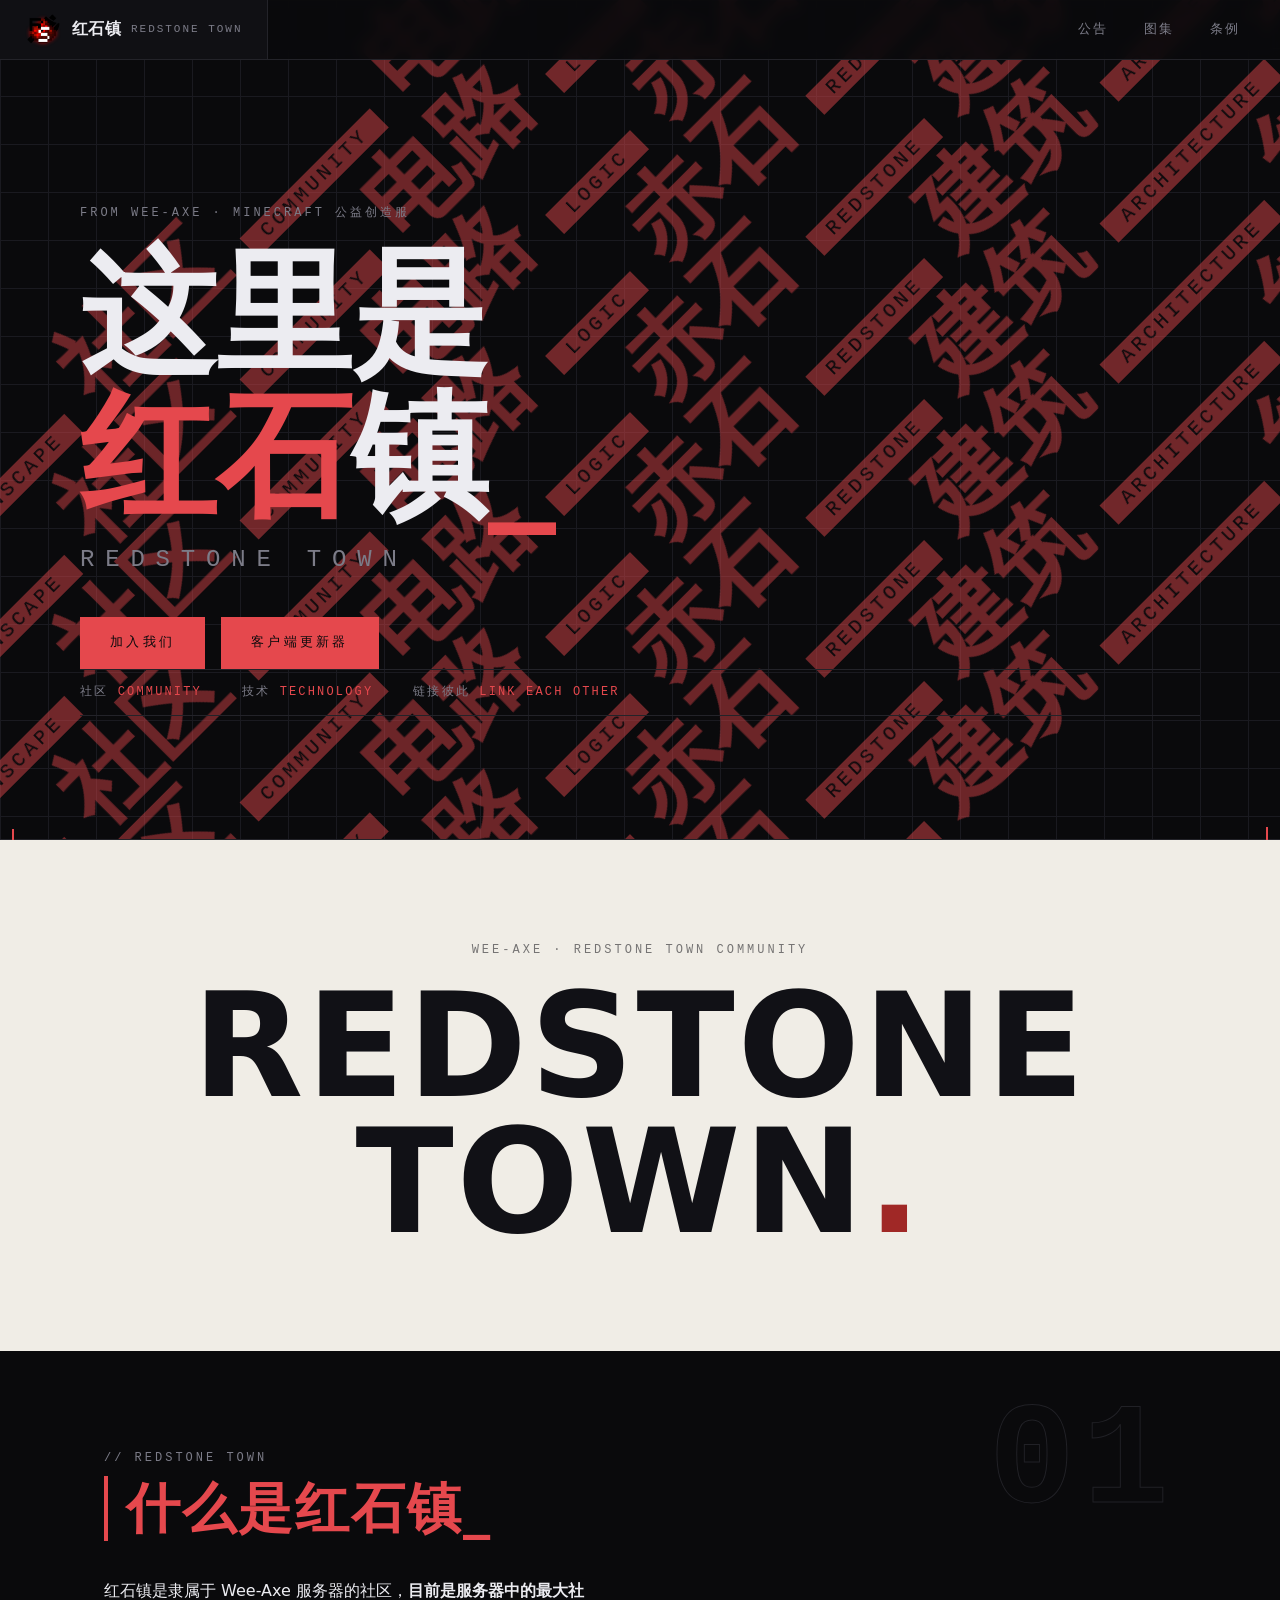
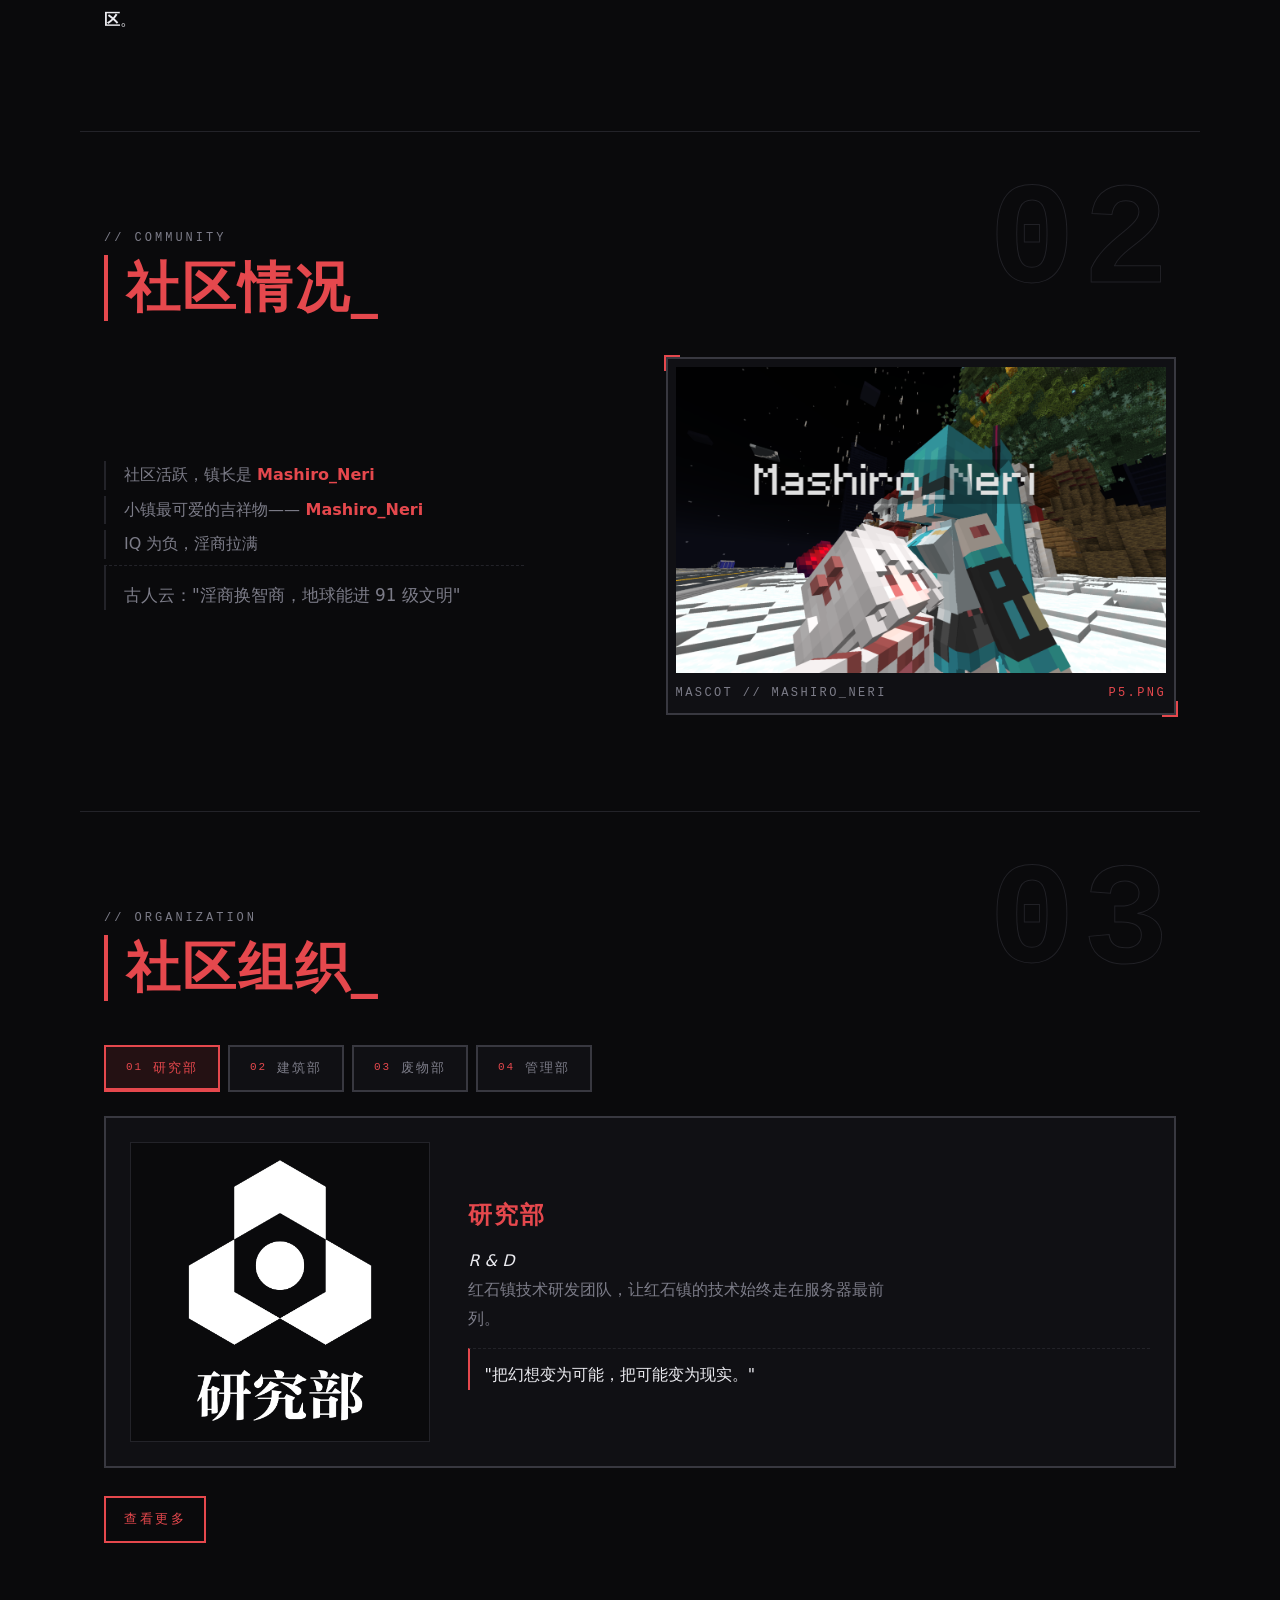
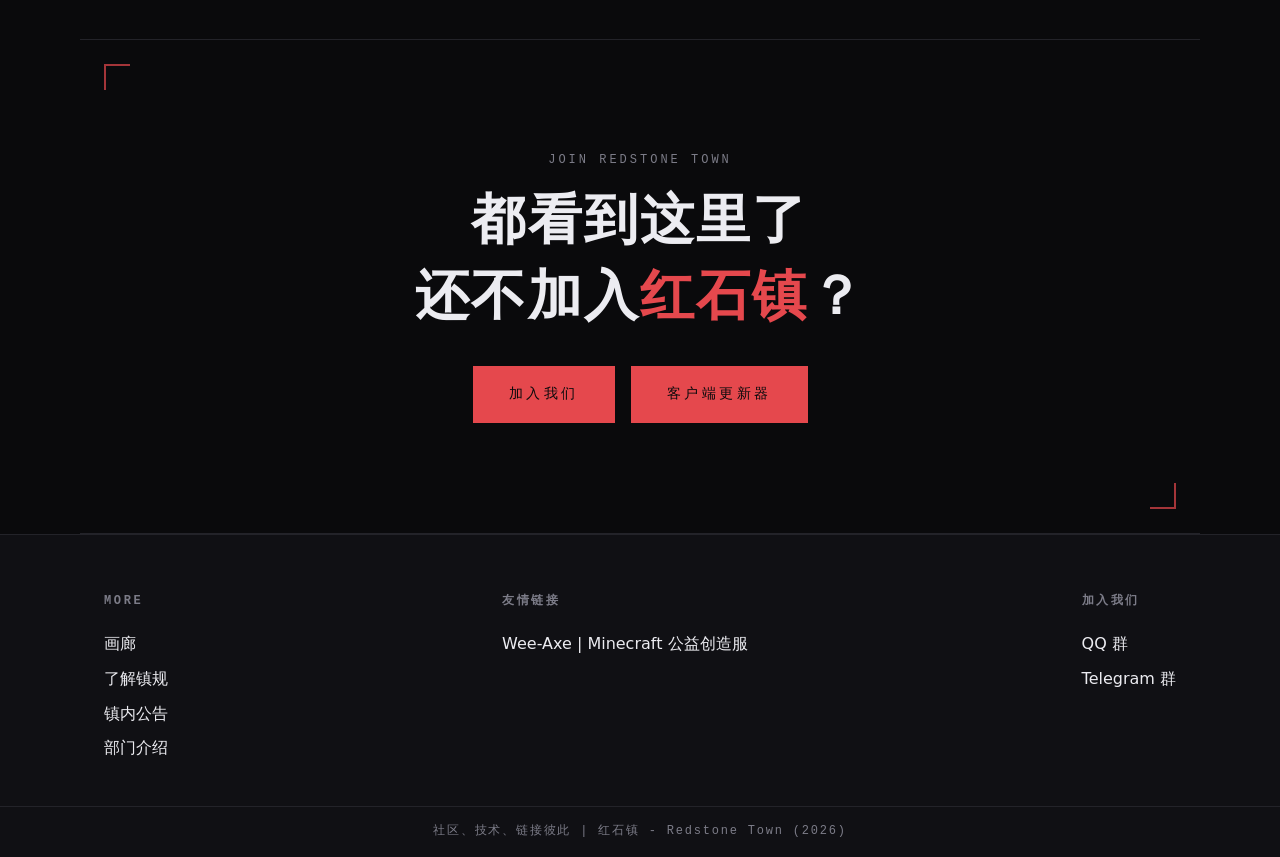
==== index.html @ d4af9dca "Add files via upload" ====
<!DOCTYPE html>
<html lang="zh-CN">

<head>
    <meta charset="utf-8">
    <meta name="viewport" content="width=device-width, initial-scale=1">
    <link rel="icon" href="img/favicon.png">
    <title>红石镇 | Redstone Town</title>
    <link rel="stylesheet" href="css/style.css">
</head>

<body>

    <!-- ========== 顶部导航 ========== -->
    <header class="nav">
        <a class="nav-brand" href="index.html">
            <img src="img/favicon.png" alt="红石镇图标">
            <span>红石镇</span>
            <em>Redstone Town</em>
        </a>
        <nav class="nav-links">
            <a class="nav-link" href="about.html">公告</a>
            <a class="nav-link" href="gallery.html">图集</a>
            <a class="nav-link" href="regulations.html">条例</a>
        </nav>
    </header>

    <!-- ========== 页首海报区 ========== -->
    <section class="hero grid-bg corners">
        <i></i><i></i>
        <div class="hero-flow">
            <section class="flowing_section" id="hero-flow" aria-hidden="true"></section>
        </div>
        <div class="hero-inner">
            <p class="eyebrow">From Wee-Axe &middot; Minecraft 公益创造服</p>
            <h1>这里是<br><span class="hl">红石</span>镇<span class="cursor"></span></h1>
            <p class="hero-sub">Redstone Town</p>
            <div class="hero-actions">
                <a class="cta-btn" href="https://qm.qq.com/q/m9zEOENkUE">加入我们</a>
                <a class="cta-btn" href="https://github.com/Mashiro-Neri/RSTC-Updater/releases">客户端更新器</a>
            </div>
            <div class="meta">
                <span>社区 <b>Community</b></span>
                <span>技术 <b>Technology</b></span>
                <span>链接彼此 <b>Link each other</b></span>
            </div>
        </div>
    </section>

    <!-- ========== 海报横条 ========== -->
    <section class="poster-band">
        <p class="eyebrow">Wee-Axe &middot; Redstone Town Community</p>
        <h2>REDSTONE<br>TOWN<span>.</span></h2>
    </section>

    <main>

        <!-- ========== 01 · 什么是红石镇 ========== -->
        <section class="intro">
            <span class="intro-no">01</span>
            <p class="eyebrow">// Redstone Town</p>
            <h2 class="intro-title">什么是<span class="hl">红石镇</span><span class="cursor"></span></h2>

            <div class="about-grid">
                <p class="about-lead">红石镇是隶属于 Wee-Axe 服务器的社区，<b>目前是服务器中的最大社区</b>。</p>
            </div>
        </section>

        <!-- ========== 02 · 社区情况 ========== -->
        <section class="intro">
            <span class="intro-no">02</span>
            <p class="eyebrow">// Community</p>
            <h2 class="intro-title">社区情况<span class="cursor"></span></h2>
            <div class="comm-grid">
                <div class="comm-text">
                    <p>社区活跃，镇长是 <b>Mashiro_Neri</b></p>
                    <p>小镇最可爱的吉祥物——<b> Mashiro_Neri</b></p>
                    <p>IQ 为负，淫商拉满</p>
                    <p class="comm-quote">古人云："淫商换智商，地球能进 91 级文明"</p>
                </div>
                <figure class="comm-img">
                    <img src="img/p5.png" alt="镇长 Mashiro_Neri">
                    <figcaption>
                        <span>mascot // mashiro_neri</span>
                        <i>p5.png</i>
                    </figcaption>
                </figure>
            </div>
        </section>

        <!-- ========== 03 · 社区组织 ========== -->
        <section class="intro">
            <span class="intro-no">03</span>
            <p class="eyebrow">// Organization</p>
            <h2 class="intro-title">社区组织<span class="cursor"></span></h2>

            <div class="dept">
                <input class="radio" type="radio" name="dept" id="dept-1" checked>
                <input class="radio" type="radio" name="dept" id="dept-2">
                <input class="radio" type="radio" name="dept" id="dept-3">
                <input class="radio" type="radio" name="dept" id="dept-4">

                <div class="dept-tabs">
                    <label class="tab-1" for="dept-1"><b>01</b>研究部</label>
                    <label class="tab-2" for="dept-2"><b>02</b>建筑部</label>
                    <label class="tab-3" for="dept-3"><b>03</b>废物部</label>
                    <label class="tab-4" for="dept-4"><b>04</b>管理部</label>
                </div>

                <div class="dept-cards">
                    <figure class="dept-card card-dept-1">
                        <div class="dept-img"><img src="img/department/研究部-白.png" alt="研究部"></div>
                        <figcaption>
                            <div class="dept-head">
                                <h3>研究部</h3>
                                <em class="dept-en">R &amp; D</em>
                            </div>
                            <p class="dept-desc">红石镇技术研发团队，让红石镇的技术始终走在服务器最前列。</p>
                            <p class="dept-quote">"把幻想变为可能，把可能变为现实。"</p>
                        </figcaption>
                    </figure>

                    <figure class="dept-card card-dept-2">
                        <div class="dept-img"><img src="img/department/建筑部-白.png" alt="建筑部"></div>
                        <figcaption>
                            <div class="dept-head">
                                <h3>建筑部</h3>
                                <em class="dept-en">Builder</em>
                            </div>
                            <p class="dept-desc">红石镇建筑、规划团队。</p>
                            <p class="dept-quote">"作为创世神，手握真理（WE 和 AX），世界的缔造者，让世间万物重构成最美妙的样子。"</p>
                        </figcaption>
                    </figure>

                    <figure class="dept-card card-dept-3">
                        <div class="dept-img"><img src="img/department/废物部-白.png" alt="废物部"></div>
                        <figcaption>
                            <div class="dept-head">
                                <h3>废物部</h3>
                                <em class="dept-en">Fun</em>
                            </div>
                            <p class="dept-desc">红石镇的乐子潜力团队，聊天吹水，当潜水炸弹。</p>
                            <p class="dept-quote">"我直接耍起嘛。"</p>
                        </figcaption>
                    </figure>

                    <figure class="dept-card card-dept-4">
                        <div class="dept-img"><img src="img/department/管理部-白.png" alt="管理部"></div>
                        <figcaption>
                            <div class="dept-head">
                                <h3>管理部</h3>
                                <em class="dept-en">Admin</em>
                            </div>
                            <p class="dept-desc">红石镇管理部门。</p>
                            <p class="dept-quote">"万物秩序的终点。"</p>
                        </figcaption>
                    </figure>
                </div>

                <a class="dept-more" href="department.html">查看更多</a>
            </div>
        </section>

        <!-- ========== 加入红石镇 ========== -->
        <section class="cta">
            <p class="eyebrow">Join Redstone Town</p>
            <h2 class="cta-title">都看到这里了<br>还不加入<span class="hl">红石镇</span>？</h2>
            <div class="cta-buttons">
                <a class="cta-btn" href="https://qm.qq.com/q/m9zEOENkUE">加入我们</a>
                <a class="cta-btn" href="https://github.com/Mashiro-Neri/RSTC-Updater/releases">客户端更新器</a>
            </div>
        </section>

    </main>

    <!-- ========== 底部 ========== -->
    <footer class="footer">
        <div class="footer-top">
            <div class="footer-col">
                <h3>More</h3>
                <a href="gallery.html">画廊</a>
                <a href="regulations.html">了解镇规</a>
                <a href="about.html">镇内公告</a>
                <a href="department.html">部门介绍</a>
            </div>
            <div class="footer-col">
                <h3>友情链接</h3>
                <a href="https://www.weeaxe.cn/">Wee-Axe | Minecraft 公益创造服</a>
            </div>
            <div class="footer-col">
                <h3>加入我们</h3>
                <a href="https://qm.qq.com/q/m9zEOENkUE">QQ 群</a>
                <a href="https://t.me/+dJm8s9_2y_lhOTc1">Telegram 群</a>
            </div>
        </div>
        <p class="footer-bottom">社区、技术、链接彼此 | 红石镇 - Redstone Town (2026)</p>
    </footer>

    <script>
        (function () {
            var words = ['赤石', 'REDSTONE', '建筑', 'ARCHITECTURE', '红石', 'ENGINEERING', '镇落', 'TOWNSCAPE', '社区', 'COMMUNITY', '电路', 'LOGIC'];
            var rows = 10;
            var sec = document.getElementById('hero-flow');
            for (var i = 0; i < rows; i++) {
                var row = document.createElement('div');
                row.className = 'flowing-section-row';
                var track = document.createElement('div');
                track.className = 'flowing-track';
                for (var j = 0; j < 2; j++) {
                    var run = document.createElement('div');
                    var s = '';
                    for (var k = 0; k < words.length * 3; k++) {
                        s += '<i>' + words[k % words.length] + '</i>';
                    }
                    run.innerHTML = s;
                    track.appendChild(run);
                }
                row.appendChild(track);
                sec.appendChild(row);
            }
        })();
    </script>
    <script src="js/main.js"></script>
</body>

</html>
---- css/style.css ----
/* ============================================================
   红石镇 | Redstone Town —— 重构样式
   风格：扁平 · 简洁 · 线条科技感 · 海报风
   约定：全站不使用圆角，不引入任何 border-radius
   ============================================================ */

/* ========== 1. 变量 ========== */
:root {
    /* 颜色 */
    --bg: #0a0a0c;             /* 页面底色 */
    --panel: #101014;          /* 面板 / 板块底色 */
    --line: #232329;           /* 细线 */
    --line-strong: #383840;    /* 强调线 */
    --grid-line: #1a1a20;      /* 网格线 */
    --ink: #ececf1;            /* 主文字 */
    --muted: #7c7c88;          /* 次要文字 */
    --red: #e5484d;            /* 红石主色 */
    --red-deep: #a02826;
    --blue: #4f9cf9;           /* 建筑色 */
    --gray: #b9b9c2;           /* 博弈 / 迪客色 */
    --paper: #f0ede6;          /* 海报纸色 */
    --paper-ink: #111116;      /* 纸面深色文字 */

    /* 字体 */
    --font-sans: system-ui, -apple-system, "Segoe UI", "PingFang SC",
        "Hiragino Sans GB", "Microsoft YaHei", sans-serif;
    --font-mono: "SFMono-Regular", Consolas, "Liberation Mono", Menlo,
        monospace;

    /* 版心与间距 */
    --wrap: 1120px;
    --pad: 24px;
}

/* ========== 2. 基础重置 ========== */
* {
    margin: 0;
    padding: 0;
    box-sizing: border-box;
    border-radius: 0; /* 全局扁平 */
}

html {
    background: var(--bg);
}

body {
    font-family: var(--font-sans);
    color: var(--ink);
    background: var(--bg);
    line-height: 1.8;
}

::selection {
    background: var(--red);
    color: #fff;
}

img {
    display: block;
    max-width: 100%;
}

a {
    color: inherit;
    text-decoration: none;
}

ul,
ol {
    list-style: none;
}

input {
    display: none;
}

/* ========== 3. 通用工具类 ========== */
/* 版心容器 */
.wrap {
    max-width: var(--wrap);
    margin: 0 auto;
    padding: 0 var(--pad);
}

/* 文字高亮 */
.hl {
    color: var(--red);
}
.hl-blue {
    color: var(--blue);
}
.hl-gray {
    color: var(--gray);
}

/* 等宽点缀小字（科技感英文） */
.eyebrow {
    font-family: var(--font-mono);
    font-size: 12px;
    letter-spacing: 0.25em;
    text-transform: uppercase;
    color: var(--muted);
}

/* 区块内部大标题（带红色下划线） */
.section-title {
    font-size: clamp(1.4rem, 3vw, 2rem);
    font-weight: 900;
    letter-spacing: 0.04em;
    margin-bottom: 36px;
    padding-bottom: 12px;
    border-bottom: 2px solid var(--red);
    display: inline-block;
}

/* 闪烁光标（科技感） */
@keyframes blink {
    50% {
        opacity: 0;
    }
}

.cursor::after {
    content: "_";
    color: var(--red);
    animation: blink 1.1s steps(1) infinite;
}

/* 网格背景（科技感线条） */
.grid-bg {
    background-image:
        linear-gradient(var(--grid-line) 1px, transparent 1px),
        linear-gradient(90deg, var(--grid-line) 1px, transparent 1px);
    background-size: 48px 48px;
}

/* 四角括号框（HUD 框架感） */
.corners {
    position: relative;
}

.corners::before,
.corners::after,
.corners > i {
    content: "";
    position: absolute;
    width: 18px;
    height: 18px;
    border: 2px solid var(--red);
    display: block;
}

.corners::before {
    top: 12px;
    left: 12px;
    border-right: 0;
    border-bottom: 0;
}

.corners::after {
    bottom: -8px;
    right: 12px;
    border-left: 0;
    border-top: 0;
}

.corners > i:nth-of-type(1) {
    top: 12px;
    right: 12px;
    border-left: 0;
    border-bottom: 0;
}

.corners > i:nth-of-type(2) {
    bottom: -8px;
    left: 12px;
    border-right: 0;
    border-top: 0;
}

/* ========== 4. 顶部导航 ========== */
.nav {
    position: fixed;
    top: 0;
    left: 0;
    right: 0;
    z-index: 100;
    height: 60px;
    display: flex;
    justify-content: space-between;
    align-items: center;
    padding-left: 0;
    padding-right: var(--pad);
    background: rgba(10, 10, 12, 0.92);
    border-bottom: 1px solid var(--line);
    backdrop-filter: blur(6px);
}

.nav-brand {
    display: flex;
    align-items: center;
    gap: 10px;
    align-self: stretch;
    padding: 0 24px;
    background: var(--panel);
    border-right: 1px solid var(--line);
}

.nav-brand img {
    width: 38px;
    height: auto;
}

.nav-brand span {
    font-weight: 700;
    letter-spacing: 0.02em;
}

.nav-brand em {
    font-family: var(--font-mono);
    font-style: normal;
    font-size: 11px;
    letter-spacing: 0.18em;
    text-transform: uppercase;
    color: var(--muted);
}

.nav-brand:hover em {
    color: var(--red);
}

.nav-links {
    display: flex;
    gap: 4px;
}

.nav-link {
    font-family: var(--font-mono);
    font-size: 13px;
    letter-spacing: 0.15em;
    text-transform: uppercase;
    color: var(--muted);
    padding: 8px 16px;
}

.nav-link:hover {
    color: var(--ink);
    background: var(--panel);
}

.nav-link.active {
    color: var(--red);
    background: var(--panel);
    box-shadow: inset 0 -2px 0 var(--red); /* 扁平下划线指示当前页 */
}

/* ========== 5. 页首海报区 ========== */
/* 首页大标题 */
.hero {
    position: relative;
    min-height: calc(100vh - 60px);
    display: grid;
    place-items: center;
    padding: 120px var(--pad) 40px;
    border-bottom: 1px solid var(--line);
}

/* 四角括号框保持在流动标语层之上 */
.hero.corners::before,
.hero.corners::after,
.hero.corners > i {
    z-index: 2;
}

/* 流动标语背景层（仿 flow.html），在自身内裁剪 */
.hero .hero-flow {
    position: absolute;
    inset: 0;
    z-index: 0;
    opacity: 0.5;
    overflow: hidden;
}

.hero .hero-flow .flowing_section {
    height: 100%;
    align-items: center;
}

.hero .hero-flow .flowing-section-row {
    width: max-content;
    left: auto;
    top: -30%;
}

.hero .hero-inner {
    position: relative;
    z-index: 1;
    width: 100%;
    max-width: var(--wrap);
}

.hero h1 {
    font-size: clamp(3rem, 11vw, 8.5rem);
    font-weight: 900;
    line-height: 1.05;
    margin: 18px 0 10px;
}

.hero-sub {
    font-family: var(--font-mono);
    font-size: clamp(1rem, 3vw, 1.5rem);
    letter-spacing: 0.45em;
    text-transform: uppercase;
    color: var(--muted);
    margin-bottom: 36px;
}

/* hero 按钮组 */
.hero-actions {
    display: flex;
    flex-wrap: wrap;
    gap: 16px;
}

.hero-actions .cta-btn {
    font-size: 13px;
    padding: 12px 28px;
}

/* 信息条（数据感） */
.meta {
    display: flex;
    flex-wrap: wrap;
    gap: 12px 40px;
    font-family: var(--font-mono);
    font-size: 12px;
    letter-spacing: 0.18em;
    text-transform: uppercase;
    color: var(--muted);
    padding: 12px 0;
    border-top: 1px solid var(--line);
    border-bottom: 1px solid var(--line);
}

.meta b {
    font-weight: 400;
    color: var(--red);
}

/* 海报横条（书籍页感） */
.poster-band {
    background: var(--paper);
    color: var(--paper-ink);
    text-align: center;
    padding: 100px var(--pad);
    border-bottom: 1px solid var(--bg);
}

.poster-band h2 {
    font-size: clamp(3rem, 12vw, 9rem);
    font-weight: 900;
    line-height: 0.95;
    letter-spacing: 0.02em;
    margin-top: 16px;
}

.poster-band h2 span {
    color: var(--red-deep);
}

.poster-band .eyebrow {
    color: var(--paper-ink);
    opacity: 0.55;
}

/* 内页页首 */
.page-head {
    padding: 130px var(--pad) 70px;
    border-bottom: 1px solid var(--line);
}

.page-head h1 {
    font-size: clamp(2.4rem, 6vw, 4.5rem);
    font-weight: 900;
    letter-spacing: 0.02em;
    margin: 14px 0 8px;
}

.page-head-sub {
    color: var(--muted);
    max-width: 560px;
}

/* ========== 6. 首页展示区 ========== */
.show {
    max-width: var(--wrap);
    margin: 0 auto;
    display: grid;
    grid-template-columns: 1fr 1fr;
    gap: clamp(28px, 4vw, 72px);
    align-items: center;
    padding: 90px var(--pad);
    border-bottom: 1px solid var(--line);
}

.show.alt .show-img {
    order: 2; /* 交替翻转 */
}

/* 序号（空心描边，海报标注） */
.show-no {
    font-family: var(--font-mono);
    font-size: 15px;
    font-weight: 700;
    letter-spacing: 0.3em;
    color: transparent;
    -webkit-text-stroke: 1px var(--line-strong);
    margin-bottom: 14px;
}

/* 图片（平直边框 + 内衬，无阴影无圆角） */
.show-img {
    background: var(--panel);
    border: 2px solid var(--line-strong);
    padding: 8px;
}

.show-img img {
    width: 100%;
    aspect-ratio: 16 / 10;
    object-fit: cover;
}

.show h2 {
    font-size: clamp(2rem, 4.5vw, 3.2rem);
    font-weight: 900;
    letter-spacing: 0.02em;
    margin: 6px 0 18px;
}

.show p {
    color: var(--muted);
    max-width: 420px;
}

.show p + p {
    margin-top: 6px;
}

/* ========== 7. 公告 · 时间线 ========== */
.tl-section {
    padding: 90px 0;
    border-bottom: 1px solid var(--line);
}

.timeline {
    border-left: 2px solid var(--line-strong);
    padding-left: 36px;
}

.timeline li {
    position: relative;
    margin-bottom: 16px;
}

/* 时间线上方块（本设计用方形替代圆形） */
.tl-head::before {
    content: "";
    position: absolute;
    left: -46px;
    top: 24px;
    width: 10px;
    height: 10px;
    background: var(--bg);
    border: 2px solid var(--line-strong);
    transition: background 0.2s ease, border-color 0.2s ease;
}

.tl-head {
    display: flex;
    justify-content: space-between;
    align-items: baseline;
    gap: 16px;
    padding: 12px 0;
    cursor: pointer;
    border-bottom: 1px solid var(--line);
}

.tl-label {
    font-size: 1.15rem;
    font-weight: 600;
    transition: color 0.2s ease;
}

.tl-date {
    font-family: var(--font-mono);
    font-size: 12px;
    letter-spacing: 0.12em;
    color: var(--muted);
    white-space: nowrap;
}

/* 展开面板 */
.tl-body {
    max-height: 0;
    overflow: hidden;
    transition: max-height 0.35s ease;
}

.tl-body p {
    white-space: pre-line; /* 保留源码中的换行 */
    color: var(--muted);
    padding: 18px 0 26px;
    font-size: 15px;
}

/* 选中态：方块与标题变红 */
.radio:checked + .tl-head::before {
    background: var(--red);
    border-color: var(--red);
}

.radio:checked + .tl-head .tl-label {
    color: var(--red);
}

.radio:checked + .tl-head {
    border-bottom-color: var(--red);
}

.radio:checked ~ .tl-body {
    max-height: 500px;
}

/* ========== 8. 管理条例 ========== */
.rule-section {
    padding: 90px 0;
    border-bottom: 1px solid var(--line);
}

.rules {
    counter-reset: rule;
}

.rules li {
    counter-increment: rule;
    display: flex;
    align-items: baseline;
    gap: 22px;
    padding: 16px 0;
    border-bottom: 1px solid var(--line);
    color: var(--ink);
    transition: padding-left 0.2s ease, border-color 0.2s ease;
}

.rules li::before {
    content: counter(rule, decimal-leading-zero);
    font-family: var(--font-mono);
    font-size: 12px;
    letter-spacing: 0.1em;
    color: var(--red);
    min-width: 34px;
}

.rules li:hover {
    padding-left: 10px;
    border-bottom-color: var(--red);
}

.rules-author {
    margin-top: 40px;
    font-family: var(--font-mono);
    font-size: 12px;
    letter-spacing: 0.2em;
    color: var(--muted);
    text-transform: uppercase;
}

/* ========== 9. 底部 footer ========== */
.footer {
    border-top: 1px solid var(--line);
    background: var(--panel);
}

.footer-top {
    max-width: var(--wrap);
    margin: 0 auto;
    display: flex;
    justify-content: space-between;
    flex-wrap: wrap;
    gap: 32px;
    padding: 56px var(--pad) 40px;
}

.footer-col h3 {
    font-family: var(--font-mono);
    font-size: 12px;
    letter-spacing: 0.22em;
    text-transform: uppercase;
    color: var(--muted);
    margin-bottom: 14px;
}

.footer-col a {
    display: block;
    padding: 3px 0;
    color: var(--ink);
}

.footer-col a:hover {
    color: var(--red);
}

.footer-bottom {
    text-align: center;
    font-family: var(--font-mono);
    font-size: 12px;
    letter-spacing: 0.15em;
    color: var(--muted);
    padding: 14px var(--pad);
    border-top: 1px solid var(--line);
}

/* ========== 10. 响应式 ========== */
@media (max-width: 820px) {
    .show {
        grid-template-columns: 1fr;
    }

    .show.alt .show-img {
        order: 0;
    }

    .tl-head {
        flex-direction: column;
        align-items: flex-start;
        gap: 2px;
    }

    .tl-date {
        align-self: flex-end;
    }

    .footer-top {
        flex-direction: column;
    }
}

/* ========== 11. 页面加载与跳转动画 ========== */

/* 转场幕布 */
#transbar {
    position: fixed;
    top: 0;
    left: 0;
    width: 100%;
    height: 100%;
    background: var(--bg);
    transform: translateX(-101%);
    z-index: 999;
    will-change: transform;
    pointer-events: none;
}

#transbar:before {
    content: "";
    position: absolute;
    top: 0;
    left: 0;
    width: 3px;
    height: 100%;
    background: linear-gradient(180deg, var(--red-deep), var(--red));
}

#transbar.in {
    transition: transform 150ms cubic-bezier(0.83, 0, 0.17, 1);
    transform: translateX(0%);
}

#transbar.cover {
    transition: none;
    transform: translateX(0%);
}

#transbar.out {
    transition: transform 150ms cubic-bezier(0.83, 0, 0.17, 1);
    transform: translateX(101%);
}

/* 加载层 */
#loader {
    position: fixed;
    top: 0;
    left: 0;
    width: 100%;
    height: 100%;
    z-index: 1000;
    display: flex;
    align-items: center;
    justify-content: center;
    transition: opacity 300ms ease;
}

#loader.done {
    opacity: 0;
    pointer-events: none;
}

#loader.idle {
    opacity: 0;
    pointer-events: none;
}

.loader-box {
    position: relative;
    width: 340px;
    height: 120px;
}

/* 四角括号（与 .corners 同源，HUD 框架感） */
.loader-corner {
    position: absolute;
    width: 24px;
    height: 24px;
    border: 2px solid var(--red);
}

.loader-corner.corner-tl {
    top: 0;
    left: 0;
    border-right: 0;
    border-bottom: 0;
}

.loader-corner.corner-tr {
    top: 0;
    right: 0;
    border-left: 0;
    border-bottom: 0;
}

.loader-corner.corner-bl {
    bottom: 0;
    left: 0;
    border-right: 0;
    border-top: 0;
}

.loader-corner.corner-br {
    bottom: 0;
    right: 0;
    border-left: 0;
    border-top: 0;
}

/* 扫描进度线 */
.loader-progress {
    position: absolute;
    left: 24px;
    right: 24px;
    top: 50%;
    height: 2px;
    background: var(--line-strong);
}

.loader-progress span {
    display: block;
    width: 0;
    height: 100%;
    background: linear-gradient(90deg, var(--red-deep), var(--red));
}

.loader-text {
    position: absolute;
    left: 24px;
    right: 24px;
    bottom: 6px;
    display: flex;
    justify-content: space-between;
    font-family: var(--font-mono);
    font-size: 13px;
    letter-spacing: 0.3em;
    color: var(--muted);
}

.loader-text b {
    color: var(--red);
    font-weight: 400;
}

.loader-state {
    color: var(--red);
    letter-spacing: 0.2em;
}

.loader-cursor {
    color: var(--red);
    animation: blink 900ms steps(1) infinite;
}

/* 内容入场 */
@keyframes rise {
    from {
        transform: translateY(26px);
        opacity: 0;
    }
    to {
        transform: translateY(0);
        opacity: 1;
    }
}

body.entered .nav,
body.entered .hero,
body.entered .poster-band,
body.entered .show,
body.entered .intro,
body.entered .cta,
body.entered .page-head,
body.entered .tl-section,
body.entered .rule-section,
body.entered .flow-hero,
body.entered .gallery-band,
body.entered .footer {
    animation: rise 520ms ease both;
}

@media (prefers-reduced-motion: reduce) {
    #loader,
    #transbar,
    .loader-cursor,
    body.entered .nav,
    body.entered .hero,
    body.entered .poster-band,
    body.entered .show,
    body.entered .intro,
    body.entered .cta,
    body.entered .page-head,
    body.entered .tl-section,
    body.entered .rule-section,
    body.entered .flow-hero,
    body.entered .gallery-band,
    body.entered .footer,
    .flowing-track,
    .gallery-inner {
        transition: none !important;
        animation: none !important;
    }
}

/* ========== 12. 流动标语（仿 block-3） ========== */

.flow-hero {
    position: relative;
    height: 480px;
    overflow: hidden;
    border-bottom: 2px solid var(--red);
    background: var(--panel);
}

.flowing_section {
    position: relative;
    width: 100%;
    height: 100%;
    display: flex;
    flex-direction: column;
    overflow: hidden;
}

.flowing-section-row {
    position: relative;
    width: 100%;
    display: flex;
    padding: 20px 0;
    white-space: nowrap;
    transform: rotate(-45deg);
    top: -20%;
    left: -25%;
}

.flowing-track {
    display: flex;
    flex: 0 0 auto;
    width: max-content;
    white-space: nowrap;
    will-change: transform;
}

.flowing-section-row:nth-child(odd) .flowing-track {
    animation: flowing-track 100s linear infinite;
}

.flowing-section-row:nth-child(even) .flowing-track {
    animation: flowing-track 80s linear infinite reverse;
}

@keyframes flowing-track {
    from {
        transform: translateX(0);
    }
    to {
        transform: translateX(-50%);
    }
}

.flowing-section-row div i {
    opacity: 0.9;
    color: var(--red);
    font-size: clamp(3rem, 8vw, 6rem);
    font-style: normal;
    font-weight: 800;
    line-height: 1.05;
    margin-right: 28px;
    white-space: nowrap;
}

.flowing-section-row div i:nth-child(even) {
    opacity: 0.95;
    color: var(--bg);
    background: var(--red);
    padding: 2px 20px;
    margin-right: 28px;
    font-family: var(--font-mono);
    font-size: 20px;
    font-weight: 400;
    letter-spacing: 0.2em;
}

.flow-note {
    background: var(--panel);
}

.flow-note p {
    color: var(--muted);
    line-height: 1.8;
}

.flow-note a {
    display: inline-block;
    margin-top: 8px;
    font-family: var(--font-mono);
    font-size: 13px;
    letter-spacing: 0.2em;
    text-transform: uppercase;
    border: 2px solid var(--red);
    padding: 10px 18px;
    color: var(--red);
    transition: background 240ms, color 240ms;
}

.flow-note a:hover {
    background: var(--red);
    color: var(--bg);
}

@media (max-width: 820px) {
    .flow-hero {
        height: 320px;
    }
    .flowing-section-row {
        top: -50%;
    }
    .flowing-section-row div i {
        font-size: 28px;
        margin-right: 20px;
    }
    .flowing-section-row div i:nth-child(even) {
        font-size: 15px;
        padding: 2px 14px;
        margin-right: 20px;
    }
}

/* ========== 14. 首页介绍区 ========== */

/* 介绍大段（版心 + 底部细线分隔，加装四角装饰点） */
.intro {
    position: relative;
    max-width: var(--wrap);
    margin: 0 auto;
    padding: 96px var(--pad);
    border-bottom: 1px solid var(--line);
}

/* 巨型轮廓序号（海报标注感） */
.intro-no {
    position: absolute;
    top: 40px;
    right: var(--pad);
    font-family: var(--font-mono);
    font-size: clamp(4rem, 12vw, 9rem);
    font-weight: 900;
    line-height: 1;
    letter-spacing: 0.05em;
    color: transparent;
    -webkit-text-stroke: 1px var(--line-strong);
    opacity: 0.5;
    user-select: none;
    pointer-events: none;
    z-index: 0;
}

/* 主标题：主题红 + 左侧竖轴 + 光标 */
.intro-title {
    position: relative;
    z-index: 1;
    display: inline-block;
    font-size: clamp(2.2rem, 4.5vw, 3.4rem);
    font-weight: 900;
    letter-spacing: 0.04em;
    color: var(--red);
    margin: 6px 0 36px;
    padding-left: 18px;
    border-left: 4px solid var(--red);
    line-height: 1.2;
}

.intro-title .cursor::after {
    color: var(--red);
}

.intro-lead {
    color: var(--muted);
    max-width: 560px;
    font-size: 1.05rem;
    position: relative;
    z-index: 1;
}

.intro-lead b {
    color: var(--ink);
}

/* 01 什么是红石镇：数据卡 */
.about-grid {
    position: relative;
    z-index: 2;
    display: grid;
    grid-template-columns: 1fr 1fr;
    gap: clamp(28px, 4vw, 72px);
    align-items: center;
}

.about-card {
    background: var(--panel);
    border: 2px solid var(--line-strong);
    padding: 8px;
}

.about-card-inner {
    background: var(--bg);
    border: 1px solid var(--line);
    padding: 24px;
}

.about-card .row {
    display: flex;
    justify-content: space-between;
    align-items: baseline;
    gap: 16px;
    font-family: var(--font-mono);
    font-size: 13px;
    letter-spacing: 0.12em;
    padding: 12px 0;
    border-bottom: 1px dashed var(--line);
}

.about-card .row:last-child {
    border-bottom: 0;
}

.about-card .row b {
    color: var(--red);
    font-weight: 400;
}

.about-card .row span {
    color: var(--ink);
    text-align: right;
}

.about-card .row .online {
    color: var(--red);
}

.about-card .row .online::before {
    content: "● ";
}

/* 02 社区情况：左文右图 */
.comm-grid {
    position: relative;
    z-index: 2;
    display: grid;
    grid-template-columns: 1fr 1fr;
    gap: clamp(28px, 4vw, 72px);
    align-items: center;
}

.comm-text p {
    color: var(--muted);
    max-width: 420px;
    padding-left: 18px;
    border-left: 2px solid var(--line);
}

.comm-text p + p {
    margin-top: 6px;
}

.comm-text b {
    color: var(--red);
}

.comm-quote {
    margin-top: 18px;
    padding-top: 14px;
    border-top: 1px dashed var(--line);
    color: var(--ink);
    font-family: var(--font-sans);
    font-size: 1.05rem;
    border-left: 0;
    padding-left: 18px;
    border-left: 2px solid var(--red);
}

/* 图片（带红角括号 + 底部文件名铭牌） */
.comm-img {
    position: relative;
    background: var(--panel);
    border: 2px solid var(--line-strong);
    padding: 8px;
}

.comm-img::before,
.comm-img::after {
    content: "";
    position: absolute;
    width: 14px;
    height: 14px;
    border: 2px solid var(--red);
    z-index: 2;
    pointer-events: none;
}

.comm-img::before {
    top: -4px;
    left: -4px;
    border-right: 0;
    border-bottom: 0;
}

.comm-img::after {
    bottom: -4px;
    right: -4px;
    border-left: 0;
    border-top: 0;
}

.comm-img img {
    width: 100%;
    aspect-ratio: 16 / 10;
    object-fit: cover;
}

.comm-img figcaption {
    display: flex;
    justify-content: space-between;
    gap: 16px;
    margin-top: 10px;
    font-family: var(--font-mono);
    font-size: 12px;
    letter-spacing: 0.2em;
    color: var(--muted);
    text-transform: uppercase;
}

.comm-img figcaption i {
    font-style: normal;
    color: var(--red);
}

/* 03 社区组织：部门卡片切换 */
.dept-tabs {
    position: relative;
    z-index: 2;
    display: flex;
    flex-wrap: wrap;
    gap: 8px;
    margin: 8px 0 24px;
}

.dept-tabs label {
    display: inline-flex;
    align-items: center;
    gap: 10px;
    font-family: var(--font-mono);
    font-size: 13px;
    letter-spacing: 0.15em;
    color: var(--muted);
    border: 2px solid var(--line-strong);
    background: var(--panel);
    padding: 10px 20px;
    cursor: pointer;
    transition: color 200ms, border-color 200ms, background 200ms;
    user-select: none;
}

.dept-tabs label b {
    font-size: 11px;
    font-weight: 400;
    color: var(--red);
}

.dept-tabs label:hover {
    color: var(--ink);
    border-color: var(--line-strong);
}

/* 选中标签：红字 + 红边 + 底部红条（用类名定位，避免 nth-child 错位） */
#dept-1:checked ~ .dept-tabs .tab-1,
#dept-2:checked ~ .dept-tabs .tab-2,
#dept-3:checked ~ .dept-tabs .tab-3,
#dept-4:checked ~ .dept-tabs .tab-4 {
    color: var(--red);
    border-color: var(--red);
    background: rgba(229, 72, 77, 0.12);
    box-shadow: inset 0 -2px 0 var(--red);
}

/* 卡片：默认只显示第一张（dept-1 默认为 checked） */
.dept-card {
    display: none;
    grid-template-columns: 300px 1fr;
    gap: clamp(24px, 3vw, 48px);
    align-items: center;
    background: var(--panel);
    border: 2px solid var(--line-strong);
    padding: 24px;
}

#dept-1:checked ~ .dept-cards .card-dept-1,
#dept-2:checked ~ .dept-cards .card-dept-2,
#dept-3:checked ~ .dept-cards .card-dept-3,
#dept-4:checked ~ .dept-cards .card-dept-4 {
    display: grid;
}

.dept-card img {
    width: 100%;
    aspect-ratio: 1 / 1;
    object-fit: contain;
    background: var(--bg);
    border: 1px solid var(--line);
}

.dept-card h3 {
    font-size: 1.5rem;
    font-weight: 900;
    letter-spacing: 0.08em;
    color: var(--red);
    margin-bottom: 10px;
}

.dept-desc {
    color: var(--muted);
    max-width: 420px;
}

.dept-quote {
    margin-top: 14px;
    padding-top: 12px;
    padding-left: 14px;
    border-top: 1px dashed var(--line);
    border-left: 2px solid var(--red);
    color: var(--ink);
}

/* 查看更多 → 部门页面 */
.dept-more {
    position: relative;
    z-index: 2;
    display: inline-flex;
    align-items: center;
    gap: 8px;
    margin-top: 28px;
    font-family: var(--font-mono);
    font-size: 13px;
    letter-spacing: 0.2em;
    text-transform: uppercase;
    border: 2px solid var(--red);
    padding: 10px 18px;
    color: var(--red);
    background: transparent;
    transition: background 240ms, color 240ms;
}

.dept-more:hover {
    background: var(--red);
    color: var(--bg);
}

/* 加入红石镇 CTA */
.cta {
    position: relative;
    max-width: var(--wrap);
    margin: 0 auto;
    padding: 110px var(--pad);
    text-align: center;
    border-bottom: 1px solid var(--line);
}

.cta:before,
.cta:after {
    content: "";
    position: absolute;
    width: 24px;
    height: 24px;
    border: 2px solid var(--red);
    opacity: 0.7;
}

.cta:before {
    top: 24px;
    left: 24px;
    border-right: 0;
    border-bottom: 0;
}

.cta:after {
    bottom: 24px;
    right: 24px;
    border-left: 0;
    border-top: 0;
}

.cta-title {
    font-size: clamp(2rem, 5vw, 3.4rem);
    font-weight: 900;
    line-height: 1.4;
    letter-spacing: 0.04em;
    margin: 10px 0 32px;
}

.cta-title .hl {
    color: var(--red);
}

.cta-buttons {
    display: flex;
    justify-content: center;
    flex-wrap: wrap;
    gap: 16px;
}

.cta-btn {
    display: inline-flex;
    align-items: center;
    gap: 10px;
    font-family: var(--font-mono);
    font-size: 14px;
    letter-spacing: 0.25em;
    text-transform: uppercase;
    color: var(--bg);
    background: var(--red);
    border: 2px solid var(--red);
    padding: 14px 34px;
    transition: background 240ms, color 240ms, border-color 240ms;
}

.cta-btn:hover {
    background: transparent;
    border-color: var(--red);
    color: var(--red);
}

@keyframes dept-flip {
    from { transform: translateY(10px); opacity: 0; }
    to { transform: translateY(0); opacity: 1; }
}

.dept-cards .dept-card {
    animation: dept-flip 260ms ease both;
}

@media (max-width: 820px) {
    .about-grid,
    .comm-grid,
    .dept-card {
        grid-template-columns: 1fr;
    }
    .comm-img {
        order: -1;
    }
    .intro-no {
        top: auto;
        bottom: 12px;
        opacity: 0.25;
    }
}

/* ========== 13. 流动图廊 ========== */

.gallery-band {
    overflow: hidden;
    padding: 90px var(--pad);
    border-bottom: 2px solid var(--red);
    display: flex;
    flex-direction: column;
    gap: 40px;
}

/* 嵌入「说明」区块内的图廊：不要额外留白/分隔线 */
.flow-note .gallery-band {
    padding: 24px 0 36px;
    border-bottom: 0;
}

.gallery-track {
    overflow: hidden;
    white-space: nowrap;
}

.gallery-inner {
    display: inline-flex;
    width: max-content;
    will-change: transform;
}

.gallery-run {
    display: flex;
    flex: 0 0 auto;
    gap: 24px;
    padding-right: 24px;
    white-space: nowrap;
}

.gallery-a .gallery-inner {
    animation: gallery-scroll 80s linear infinite;
}

.gallery-b .gallery-inner {
    animation: gallery-scroll 60s linear infinite reverse;
}

@keyframes gallery-scroll {
    from {
        transform: translateX(0);
    }
    to {
        transform: translateX(-50%);
    }
}

.gallery-track:hover .gallery-inner {
    animation-play-state: paused;
}

.gallery-card {
    flex: 0 0 auto;
    width: clamp(220px, 28vw, 360px);
    background: var(--panel);
    border: 2px solid var(--line-strong);
    padding: 8px;
    transition: border-color 240ms ease, opacity 240ms ease;
}

.gallery-card img {
    display: block;
    width: 100%;
    aspect-ratio: 16 / 9;
    object-fit: cover;
    opacity: 0.92;
    transition: opacity 240ms ease;
}

.gallery-card figcaption {
    margin-top: 10px;
    font-family: var(--font-mono);
    font-size: 12px;
    letter-spacing: 0.2em;
    text-transform: uppercase;
    color: var(--muted);
    transition: color 240ms ease;
}

.gallery-card:hover {
    border-color: var(--red);
}

.gallery-card:hover img {
    opacity: 1;
}

.gallery-card:hover figcaption {
    color: var(--red);
}

.gallery-card img {
    cursor: zoom-in;
}

/* ========== 14. 图片放大查看 ========== */

.lightbox {
    position: fixed;
    inset: 0;
    z-index: 200;
    display: flex;
    align-items: center;
    justify-content: center;
    padding: var(--pad);
    background: rgba(8, 8, 10, 0.88);
    opacity: 0;
    visibility: hidden;
    transition: opacity 280ms ease, visibility 280ms ease;
}

.lightbox.open {
    opacity: 1;
    visibility: visible;
}

.lightbox-frame {
    position: relative;
    max-width: min(960px, 100%);
    max-height: 100%;
    background: var(--panel);
    border: 2px solid var(--line-strong);
    padding: 12px;
    transform: scale(0.94) translateY(10px);
    transition: transform 280ms ease;
}

.lightbox.open .lightbox-frame {
    transform: scale(1) translateY(0);
}

.lightbox-frame img {
    display: block;
    max-width: 100%;
    max-height: 74vh;
    object-fit: contain;
    opacity: 0;
    transition: opacity 260ms ease 80ms;
}

.lightbox.open .lightbox-frame img {
    opacity: 1;
}

.lightbox-caption {
    margin-top: 10px;
    font-family: var(--font-mono);
    font-size: 12px;
    letter-spacing: 0.2em;
    text-transform: uppercase;
    color: var(--muted);
    opacity: 0;
    transition: opacity 260ms ease 140ms;
}

.lightbox.open .lightbox-caption {
    opacity: 1;
}

.lightbox-close {
    position: absolute;
    top: -26px;
    right: -18px;
    width: 34px;
    height: 34px;
    border: none;
    background: var(--red);
    color: var(--bg);
    font-family: var(--font-mono);
    font-size: 16px;
    line-height: 1;
    cursor: pointer;
}

.lightbox-close:hover {
    background: var(--red-deep);
}

/* ========== 15. 社区组织页 ========== */

/* 01 部门职能：海报卡片网格 */
.duty-grid {
    position: relative;
    z-index: 2;
    display: grid;
    grid-template-columns: repeat(2, 1fr);
    gap: clamp(20px, 3vw, 32px);
}

.duty-card {
    display: grid;
    grid-template-columns: 120px 1fr;
    gap: 20px;
    align-items: start;
    background: var(--panel);
    border: 2px solid var(--line-strong);
    padding: 18px;
    transition: border-color 240ms ease, transform 240ms ease;
}

.duty-card:hover {
    border-color: var(--red);
    transform: translateY(-3px);
}

.duty-img {
    position: relative;
    background: var(--bg);
    border: 1px solid var(--line);
    padding: 8px;
}

.duty-img::before,
.duty-img::after {
    content: "";
    position: absolute;
    width: 12px;
    height: 12px;
    border: 2px solid var(--red);
    z-index: 2;
    pointer-events: none;
}

.duty-img::before {
    top: -4px;
    left: -4px;
    border-right: 0;
    border-bottom: 0;
}

.duty-img::after {
    bottom: -4px;
    right: -4px;
    border-left: 0;
    border-top: 0;
}

.duty-img img {
    display: block;
    width: 100%;
    aspect-ratio: 1 / 1;
    object-fit: contain;
}

.duty-head {
    display: flex;
    align-items: baseline;
    justify-content: space-between;
    gap: 12px;
    margin-bottom: 8px;
    padding-bottom: 10px;
    border-bottom: 1px solid var(--line);
}

.duty-head h3 {
    font-size: 1.3rem;
    font-weight: 900;
    letter-spacing: 0.06em;
    color: var(--red);
}

.duty-en {
    font-family: var(--font-mono);
    font-size: 11px;
    letter-spacing: 0.18em;
    text-transform: uppercase;
    color: var(--muted);
}

.duty-desc {
    color: var(--muted);
    font-size: 0.95rem;
    line-height: 1.7;
}

.duty-quote {
    margin-top: 12px;
    padding-top: 10px;
    padding-left: 12px;
    border-top: 1px dashed var(--line);
    border-left: 2px solid var(--red);
    color: var(--ink);
    font-size: 0.9rem;
}

/* 02 加入条件 */
.join-general {
    position: relative;
    z-index: 2;
    max-width: 720px;
    margin-bottom: 48px;
}

.join-lead {
    color: var(--ink);
    font-size: 1.05rem;
    line-height: 1.8;
}

.join-sub {
    margin-top: 22px;
    color: var(--muted);
    font-size: 0.95rem;
}

.join-sub b {
    color: var(--red);
    font-weight: 400;
}

.rules-sub {
    margin-top: 10px;
}

.rules-sub li {
    padding: 8px 0;
}

.join-grid {
    position: relative;
    z-index: 2;
    display: grid;
    grid-template-columns: repeat(auto-fit, minmax(260px, 1fr));
    gap: 24px;
}

.join-card {
    position: relative;
    background: var(--panel);
    border: 2px solid var(--line-strong);
    padding: 28px 26px;
    overflow: hidden;
    transition: border-color 240ms ease, transform 240ms ease;
}

.join-card::before {
    content: attr(data-no);
    position: absolute;
    top: 12px;
    right: 18px;
    font-family: var(--font-mono);
    font-size: 2.4rem;
    font-weight: 900;
    line-height: 1;
    color: transparent;
    -webkit-text-stroke: 1px var(--line-strong);
    opacity: 0.5;
    user-select: none;
    pointer-events: none;
}

.join-card:hover {
    border-color: var(--red);
    transform: translateY(-3px);
}

.join-card h3 {
    position: relative;
    font-size: 1.25rem;
    font-weight: 900;
    letter-spacing: 0.04em;
    color: var(--red);
    margin-bottom: 16px;
    padding-left: 14px;
    border-left: 4px solid var(--red);
}

/* 03 活跃人员名单 */
.member-grid {
    position: relative;
    z-index: 2;
    display: grid;
    grid-template-columns: repeat(2, 1fr);
    gap: 24px;
}

.member-group {
    background: var(--panel);
    border: 2px solid var(--line-strong);
    padding: 26px;
    transition: border-color 240ms ease;
}

.member-group:hover {
    border-color: var(--red);
}

.member-head {
    display: flex;
    align-items: baseline;
    justify-content: space-between;
    gap: 12px;
    margin-bottom: 18px;
    padding-bottom: 12px;
    border-bottom: 2px solid var(--red);
}

.member-head h3 {
    font-size: 1.15rem;
    font-weight: 900;
    letter-spacing: 0.04em;
    color: var(--ink);
}

.member-en {
    font-family: var(--font-mono);
    font-size: 11px;
    letter-spacing: 0.18em;
    text-transform: uppercase;
    color: var(--muted);
}

.member-en b {
    color: var(--red);
    font-weight: 400;
}

.member-list {
    display: flex;
    flex-wrap: wrap;
    gap: 10px;
}

.member-list li {
    flex: 0 0 auto;
    font-family: var(--font-mono);
    font-size: 13px;
    letter-spacing: 0.05em;
    color: var(--ink);
    background: var(--bg);
    border: 1px solid var(--line);
    padding: 6px 12px;
    transition: border-color 240ms ease, color 240ms ease, transform 240ms ease;
}

.member-list li:hover {
    border-color: var(--red);
    color: var(--red);
    transform: translateY(-2px);
}

@media (max-width: 980px) {
    .duty-card {
        grid-template-columns: 1fr;
    }
}

@media (max-width: 820px) {
    .duty-grid,
    .member-grid {
        grid-template-columns: 1fr;
    }
    .duty-card {
        grid-template-columns: 96px 1fr;
    }
}

@media (max-width: 520px) {
    .duty-card {
        grid-template-columns: 1fr;
    }
}
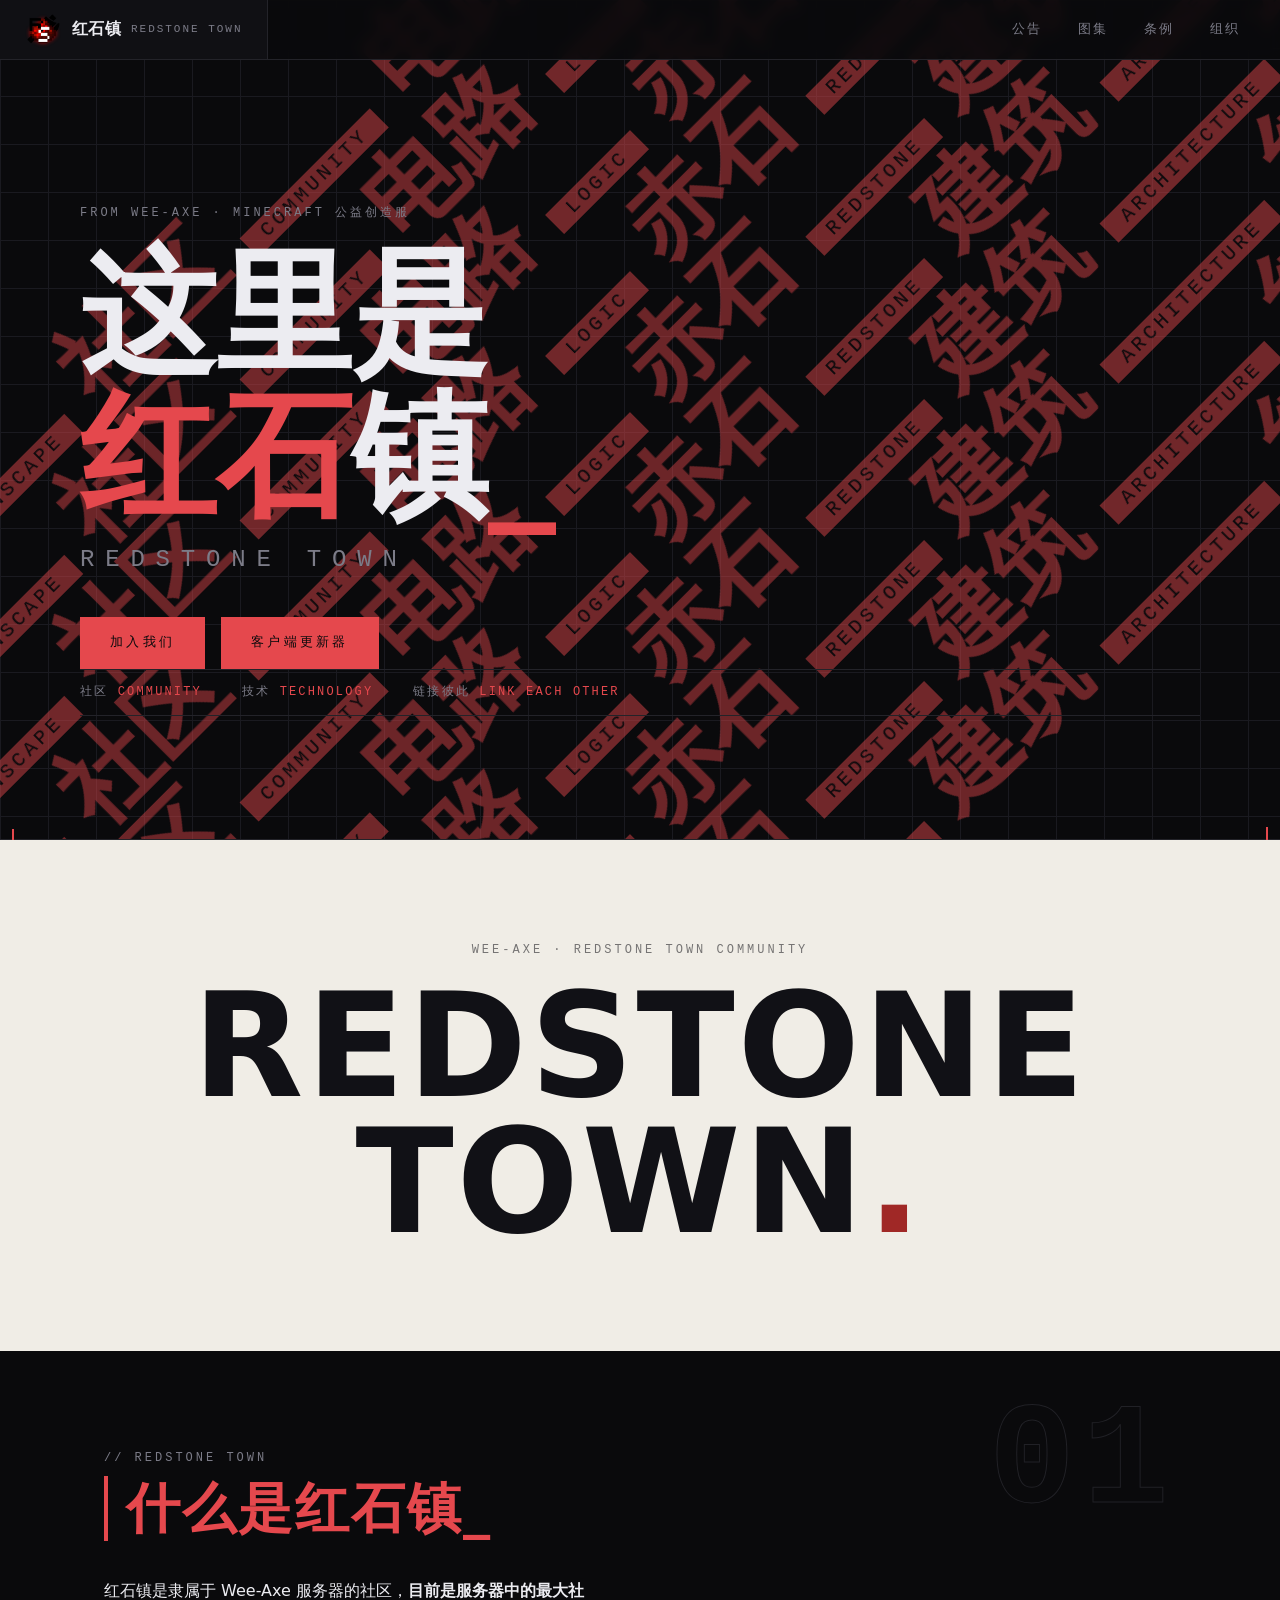
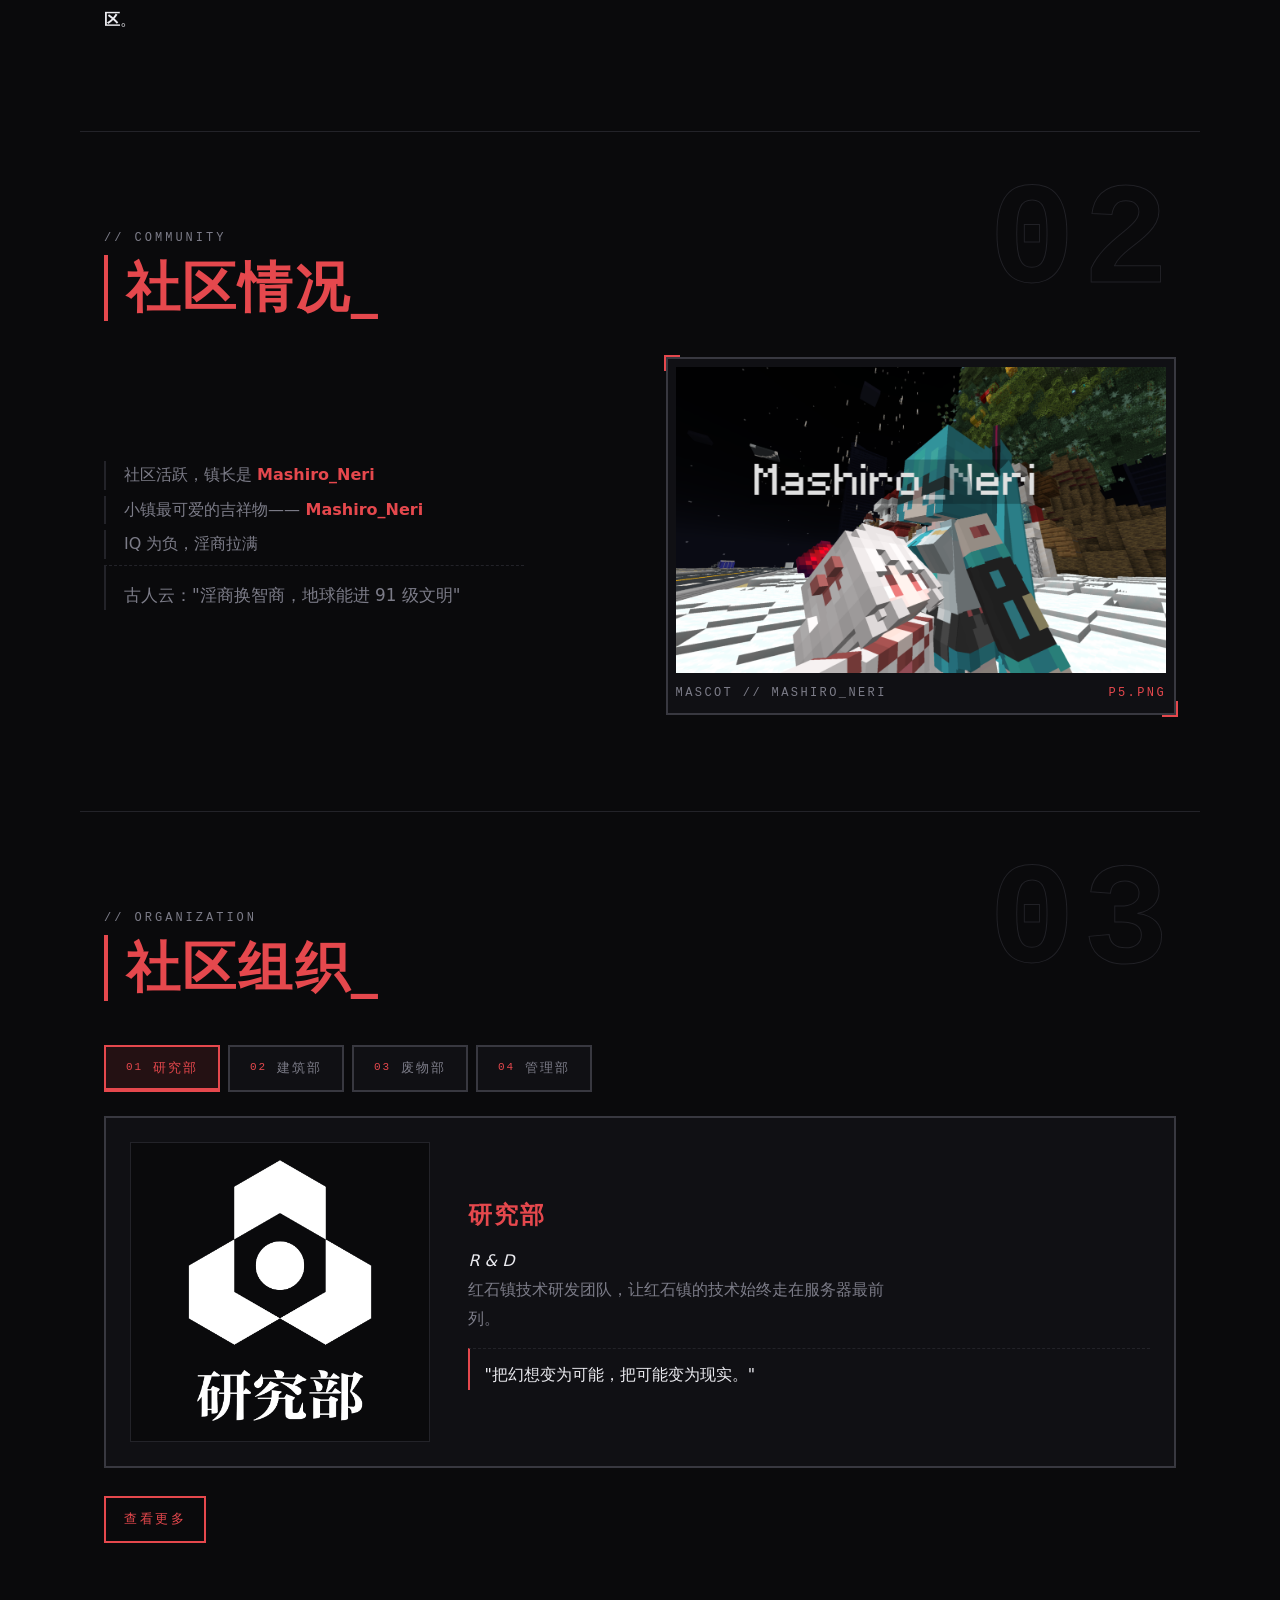
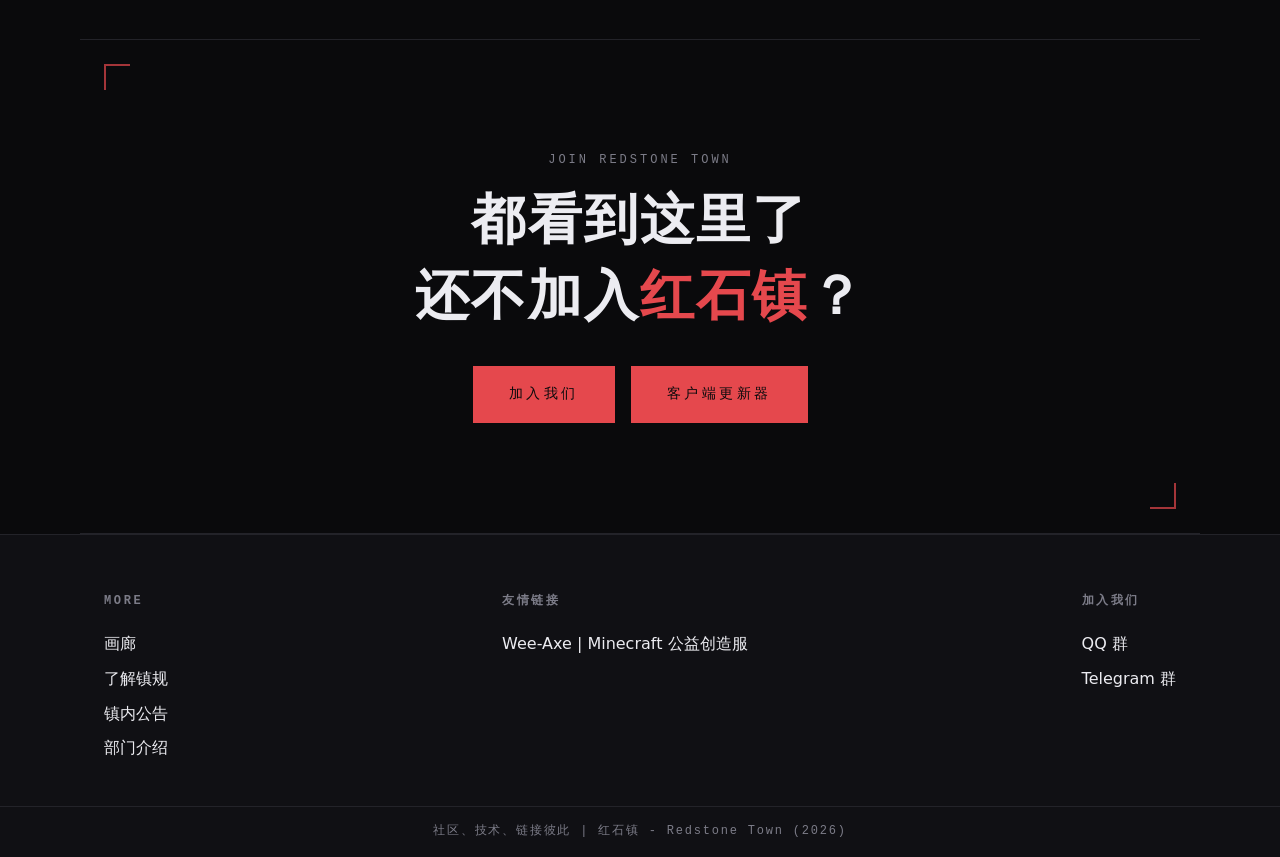
==== commit 4893c7fc: "我的天哪别跟我分支打架😡" ====
--- a/index.html
+++ b/index.html
@@ -22,7 +22,11 @@
             <a class="nav-link" href="about.html">公告</a>
             <a class="nav-link" href="gallery.html">图集</a>
             <a class="nav-link" href="regulations.html">条例</a>
+            <a class="nav-link" href="department.html">组织</a>
         </nav>
+        <button class="nav-burger" type="button" aria-label="打开菜单" aria-expanded="false">
+            <span></span><span></span><span></span>
+        </button>
     </header>
 
     <!-- ========== 页首海报区 ========== -->
--- a/css/style.css
+++ b/css/style.css
@@ -235,6 +235,41 @@
     gap: 4px;
 }
 
+.nav-burger {
+    display: none;
+    flex-direction: column;
+    justify-content: center;
+    align-items: center;
+    gap: 5px;
+    width: 60px;
+    height: 60px;
+    padding: 0;
+    background: none;
+    border: 0;
+    border-left: 1px solid var(--line);
+    cursor: pointer;
+}
+
+.nav-burger span {
+    display: block;
+    width: 20px;
+    height: 2px;
+    background: var(--ink);
+    transition: transform 200ms ease, opacity 200ms ease;
+}
+
+.nav.open .nav-burger span:nth-child(1) {
+    transform: translateY(7px) rotate(45deg);
+}
+
+.nav.open .nav-burger span:nth-child(2) {
+    opacity: 0;
+}
+
+.nav.open .nav-burger span:nth-child(3) {
+    transform: translateY(-7px) rotate(-45deg);
+}
+
 .nav-link {
     font-family: var(--font-mono);
     font-size: 13px;
@@ -624,6 +659,43 @@
 
 /* ========== 10. 响应式 ========== */
 @media (max-width: 820px) {
+    /* 移动端顶部导航：汉堡折叠 */
+    .nav-burger {
+        display: flex;
+    }
+
+    .nav-links {
+        position: absolute;
+        top: 60px;
+        left: 0;
+        right: 0;
+        flex-direction: column;
+        gap: 0;
+        background: rgba(10, 10, 12, 0.96);
+        border-bottom: 1px solid var(--line);
+        box-shadow: 0 12px 24px rgba(0, 0, 0, 0.35);
+        max-height: 0;
+        overflow: hidden;
+        opacity: 0;
+        transform: translateY(-6px);
+        transition: max-height 240ms ease, opacity 240ms ease, transform 240ms ease;
+    }
+
+    .nav.open .nav-links {
+        max-height: 260px;
+        opacity: 1;
+        transform: translateY(0);
+    }
+
+    .nav-link {
+        padding: 14px var(--pad);
+        text-align: right;
+    }
+
+    .gallery-band {
+        gap: 56px;
+    }
+
     .show {
         grid-template-columns: 1fr;
     }
@@ -1408,7 +1480,7 @@
     border-bottom: 2px solid var(--red);
     display: flex;
     flex-direction: column;
-    gap: 40px;
+    gap: 80px;
 }
 
 /* 嵌入「说明」区块内的图廊：不要额外留白/分隔线 */
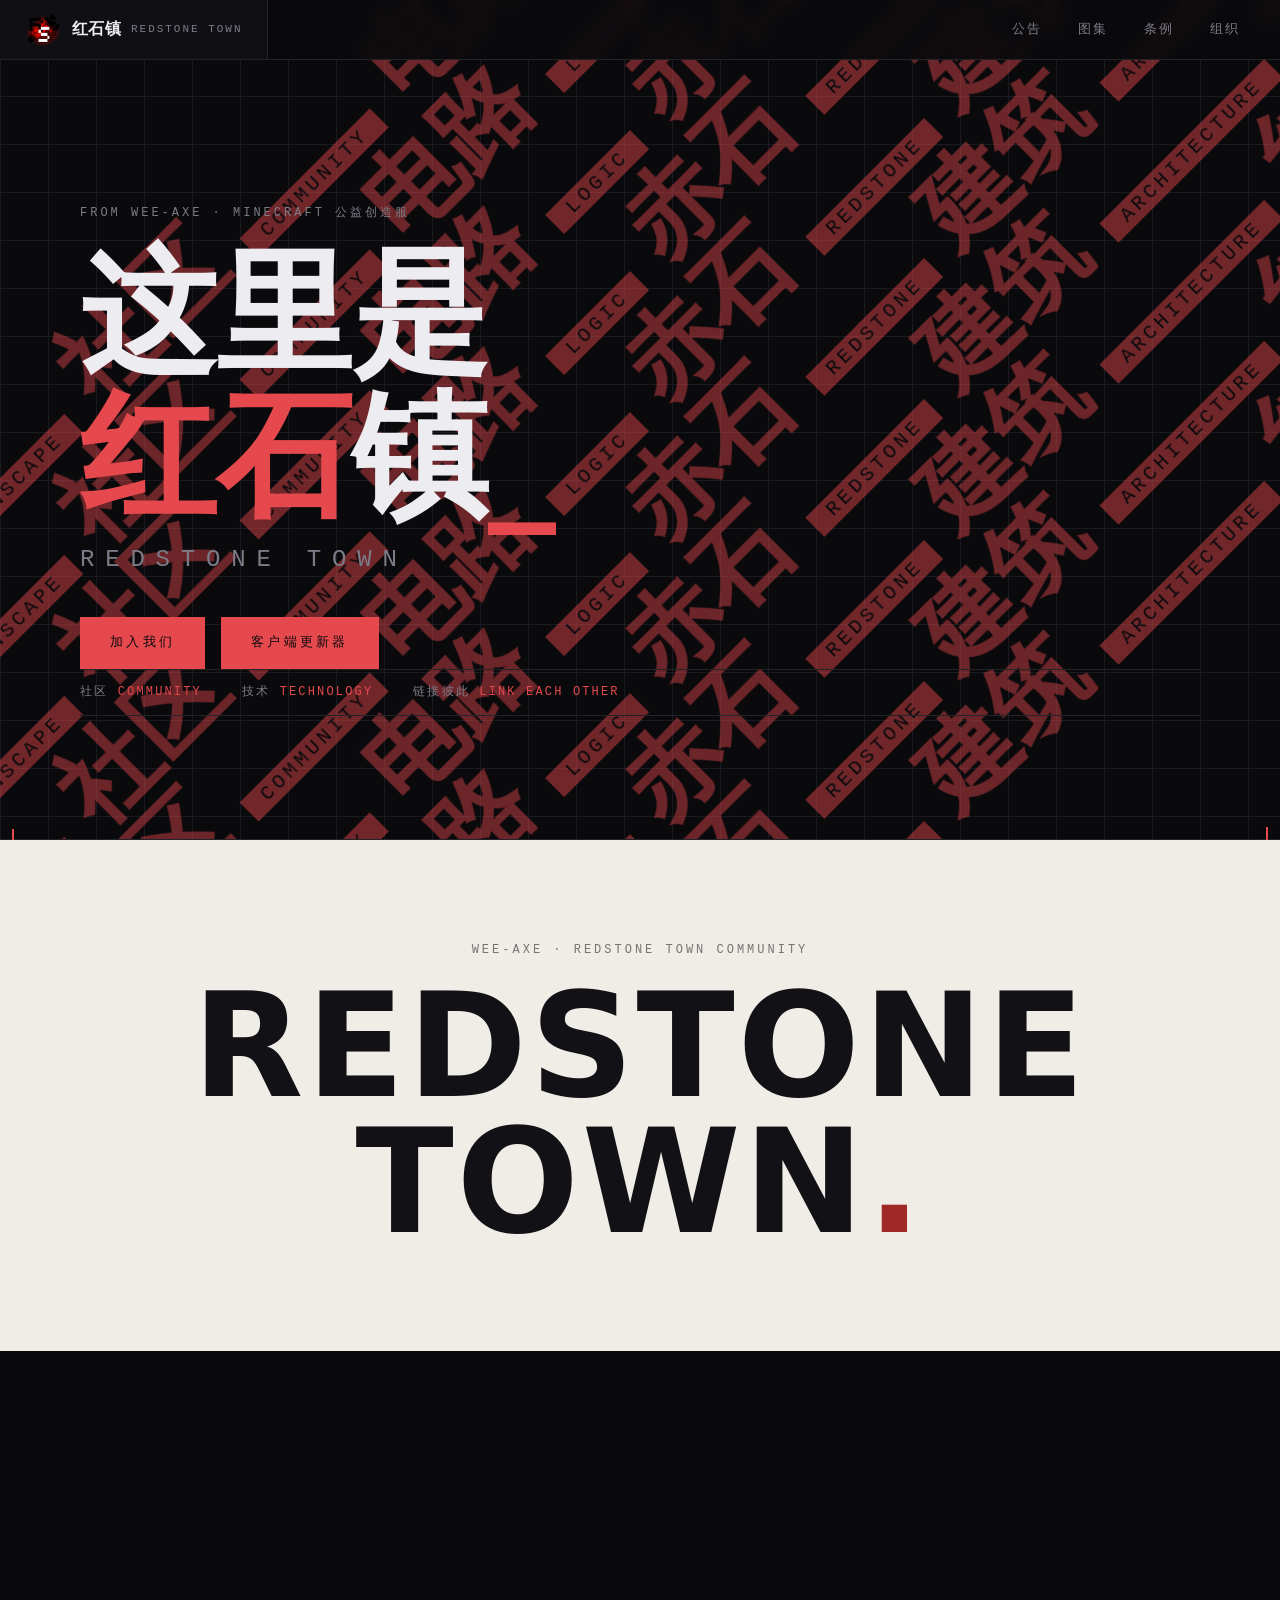
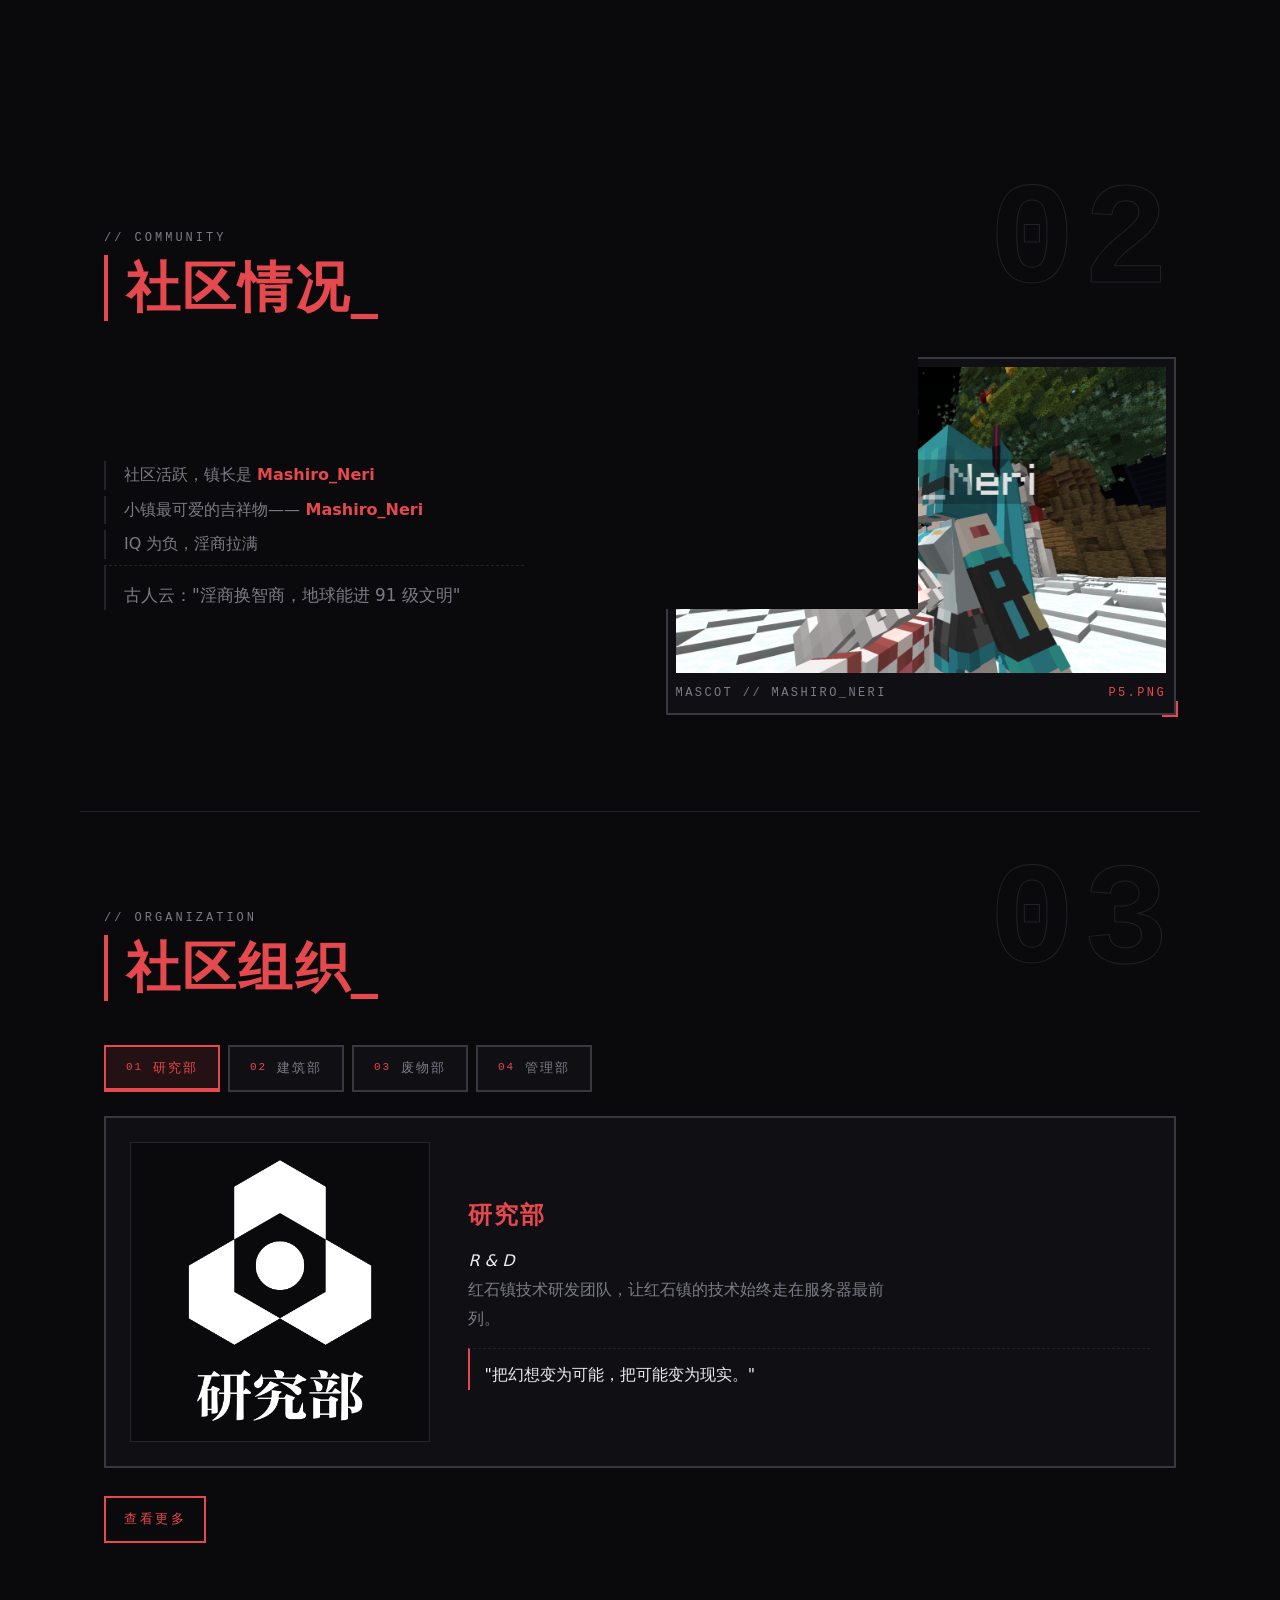
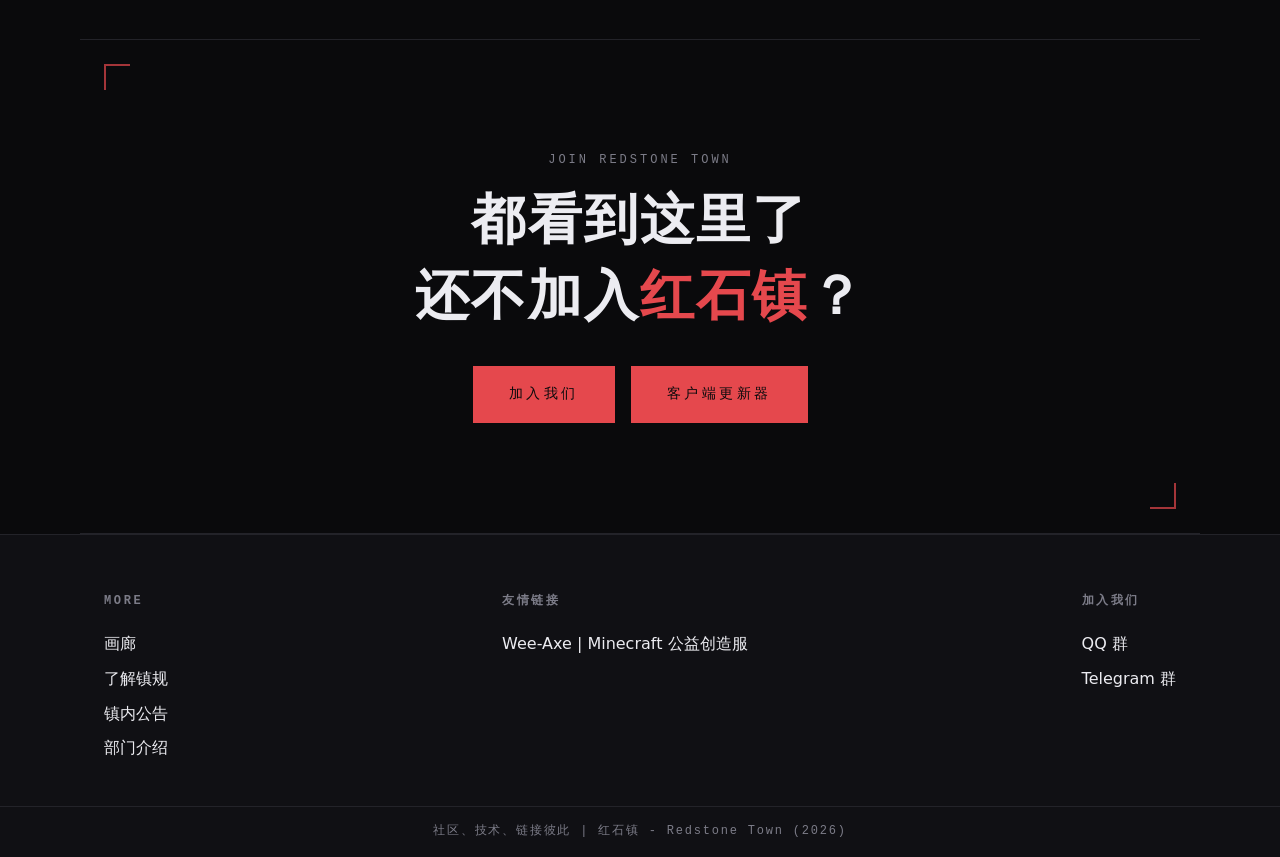
==== commit 859d7a5c: "你光叔叔不小心删了点东西，现在补回去（" ====
--- a/index.html
+++ b/index.html
@@ -4,12 +4,84 @@
 <head>
     <meta charset="utf-8">
     <meta name="viewport" content="width=device-width, initial-scale=1">
+    <meta name="description" content="红石镇是 Wee-Axe 我的世界创造服（Minecraft 公益创造服）的最大社区，集建筑、研究、管理等多部门于一体，追求技术、建筑与社区的链接。加入我们，共建红石镇。">
+    <meta name="keywords" content="红石镇, Redstone Town, Wee-Axe, 我的世界, Minecraft, 创造服, 公益创造服, 红石社区, 红石镇社区, 红石技术">
+    <meta name="author" content="红石镇 Redstone Town">
+    <meta name="robots" content="index, follow">
+    <meta name="theme-color" content="#0a0a0c">
     <link rel="icon" href="img/favicon.png">
-    <title>红石镇 | Redstone Town</title>
+    <link rel="canonical" href="__SITE_URL__/">
+    <title>红石镇 | Redstone Town - Wee-Axe 创造服社区</title>
     <link rel="stylesheet" href="css/style.css">
+
+    <!-- Open Graph -->
+    <meta property="og:type" content="website">
+    <meta property="og:site_name" content="红石镇 Redstone Town">
+    <meta property="og:title" content="红石镇 | Redstone Town">
+    <meta property="og:description" content="Wee-Axe 我的世界创造服的最大社区，技术、建筑与社区彼此链接。">
+    <meta property="og:image" content="__SITE_URL__/img/gallery/p2.png">
+    <meta property="og:url" content="__SITE_URL__/">
+    <meta property="og:locale" content="zh_CN">
+
+    <!-- Twitter Card -->
+    <meta name="twitter:card" content="summary_large_image">
+    <meta name="twitter:title" content="红石镇 | Redstone Town">
+    <meta name="twitter:description" content="Wee-Axe 我的世界创造服的最大社区，技术、建筑与社区彼此链接。">
+    <meta name="twitter:image" content="__SITE_URL__/img/gallery/p2.png">
+
+    <!-- 结构化数据 -->
+    <script type="application/ld+json">
+    {
+        "@context": "https://schema.org",
+        "@graph": [
+            {
+                "@type": "WebSite",
+                "@id": "__SITE_URL__/#website",
+                "url": "__SITE_URL__/",
+                "name": "红石镇 Redstone Town",
+                "inLanguage": "zh-CN"
+            },
+            {
+                "@type": "Organization",
+                "@id": "__SITE_URL__/#organization",
+                "name": "红石镇 Redstone Town",
+                "url": "__SITE_URL__/",
+                "logo": "__SITE_URL__/img/favicon.png",
+                "parentOrganization": {
+                    "@type": "Organization",
+                    "name": "Wee-Axe 创造服",
+                    "url": "https://www.weeaxe.cn/"
+                }
+            }
+        ]
+    }
+    </script>
 </head>
 
 <body>
+
+    <!-- ========== 加载幕布与进度条（首屏防闪现） ========== -->
+    <div id="transbar" class="cover"></div>
+    <div id="loader">
+        <div class="loader-box">
+            <div class="loader-corner corner-tl"></div>
+            <div class="loader-corner corner-tr"></div>
+            <div class="loader-corner corner-bl"></div>
+            <div class="loader-corner corner-br"></div>
+            <div class="loader-progress"><span></span></div>
+            <div class="loader-text"><span>LOADING<span class="loader-cursor">_</span></span><span class="loader-state"></span><b>0%</b></div>
+        </div>
+    </div>
+
+    <script>
+        (function () {
+            try {
+                if (sessionStorage.getItem('rst_first_load')) {
+                    document.getElementById('loader').classList.add('idle');
+                }
+            } catch (e) { }
+        })();
+    </script>
 
     <!-- ========== 顶部导航 ========== -->
     <header class="nav">
@@ -83,7 +155,7 @@
                     <p class="comm-quote">古人云："淫商换智商，地球能进 91 级文明"</p>
                 </div>
                 <figure class="comm-img">
-                    <img src="img/p5.png" alt="镇长 Mashiro_Neri">
+                    <img src="img/gallery/p5.png" alt="镇长 Mashiro_Neri" loading="lazy" decoding="async">
                     <figcaption>
                         <span>mascot // mashiro_neri</span>
                         <i>p5.png</i>
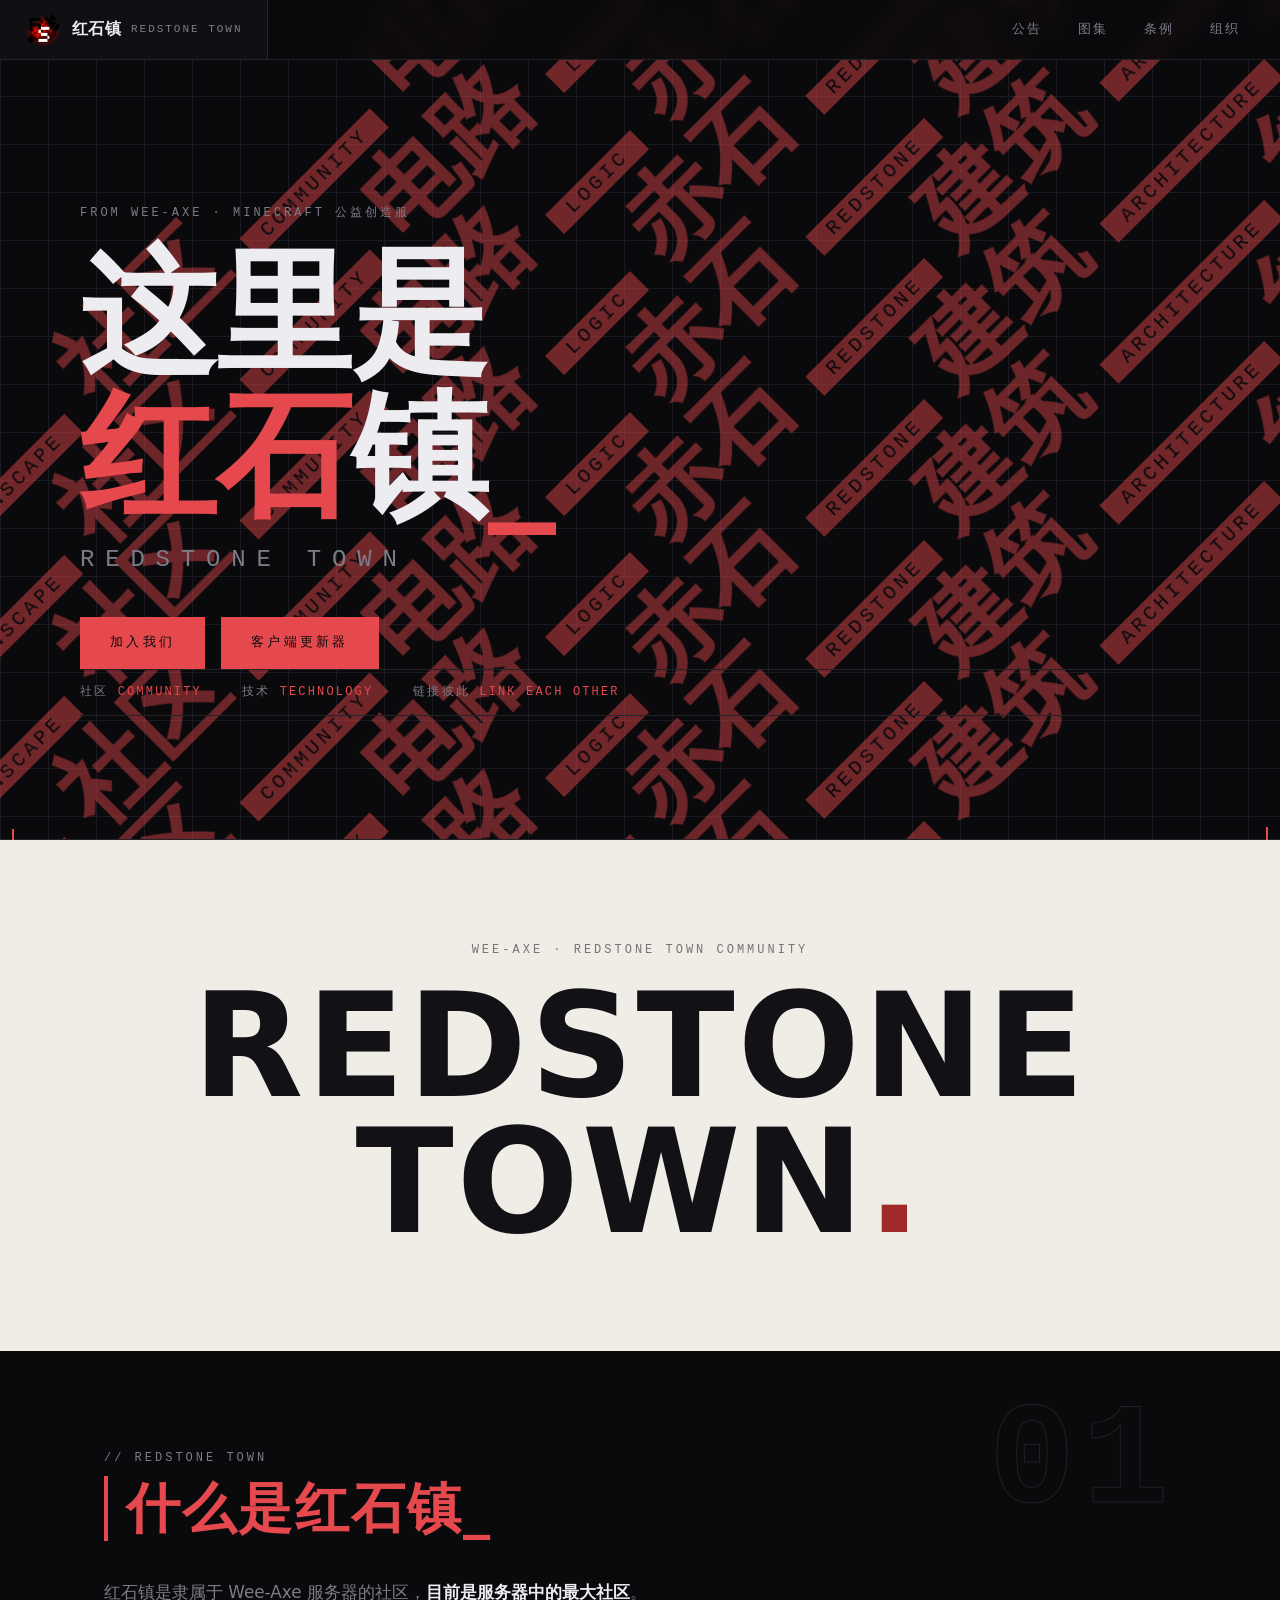
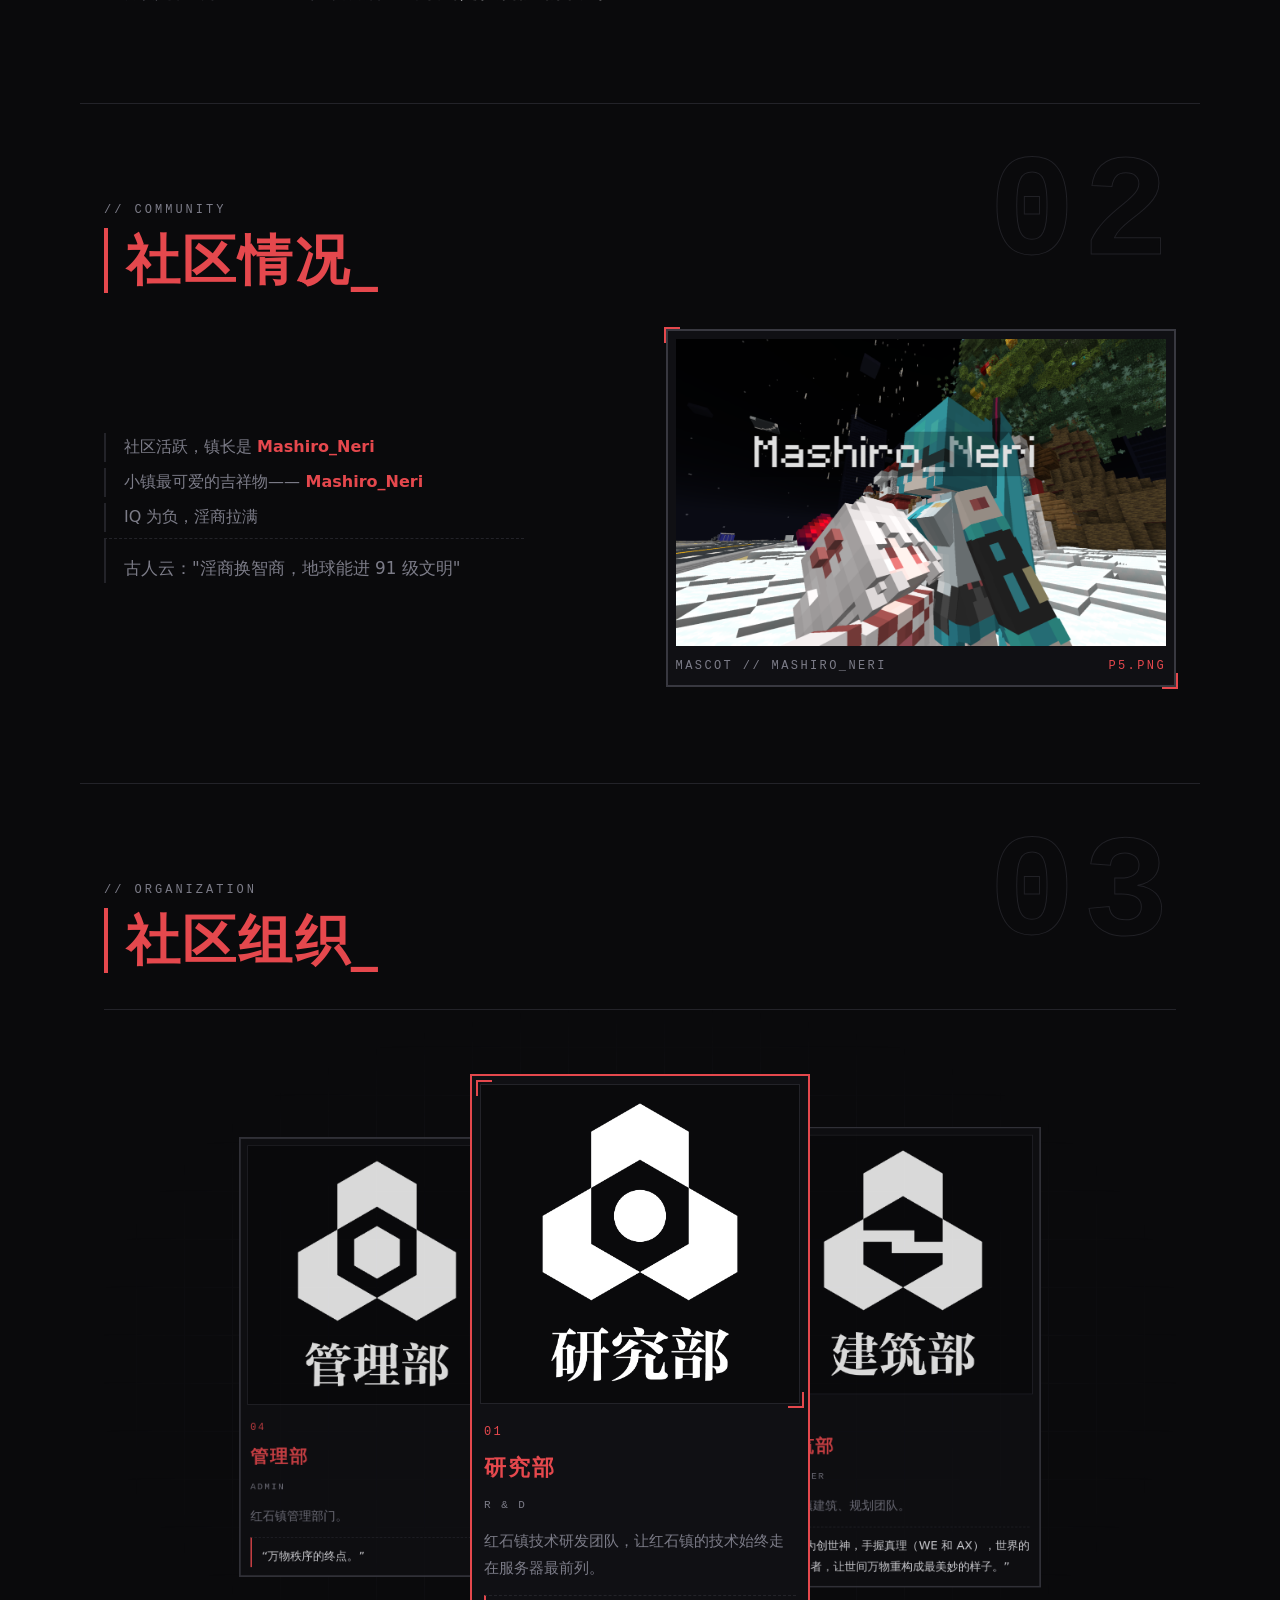
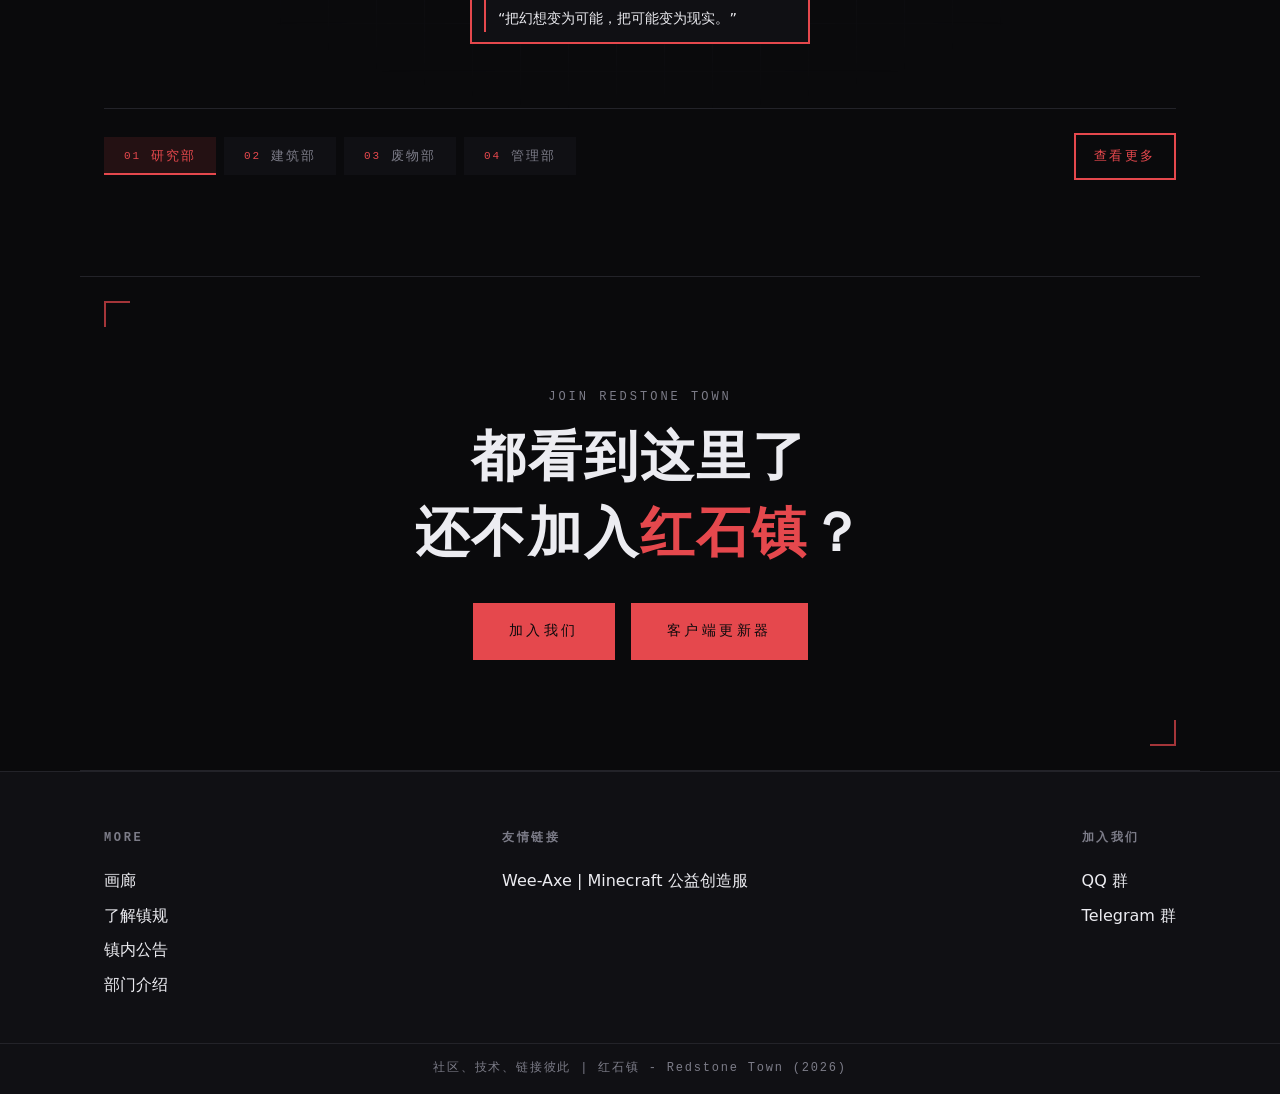
==== commit f32d0b1c: "屎山初成，进行分离便于审查" ====
--- a/index.html
+++ b/index.html
@@ -13,6 +13,7 @@
     <link rel="canonical" href="__SITE_URL__/">
     <title>红石镇 | Redstone Town - Wee-Axe 创造服社区</title>
     <link rel="stylesheet" href="css/style.css">
+    <link rel="stylesheet" href="css/index.css">
 
     <!-- Open Graph -->
     <meta property="og:type" content="website">
@@ -105,7 +106,7 @@
     <section class="hero grid-bg corners">
         <i></i><i></i>
         <div class="hero-flow">
-            <section class="flowing_section" id="hero-flow" aria-hidden="true"></section>
+            <section class="flowing-section" id="hero-flow" aria-hidden="true"></section>
         </div>
         <div class="hero-inner">
             <p class="eyebrow">From Wee-Axe &middot; Minecraft 公益创造服</p>
@@ -137,9 +138,7 @@
             <p class="eyebrow">// Redstone Town</p>
             <h2 class="intro-title">什么是<span class="hl">红石镇</span><span class="cursor"></span></h2>
 
-            <div class="about-grid">
-                <p class="about-lead">红石镇是隶属于 Wee-Axe 服务器的社区，<b>目前是服务器中的最大社区</b>。</p>
-            </div>
+            <p class="about-lead">红石镇是隶属于 Wee-Axe 服务器的社区，<b>目前是服务器中的最大社区</b>。</p>
         </section>
 
         <!-- ========== 02 · 社区情况 ========== -->
@@ -164,74 +163,25 @@
             </div>
         </section>
 
-        <!-- ========== 03 · 社区组织 ========== -->
+        <!-- ========== 03 · 社区组织（卡片轮换） ========== -->
         <section class="intro">
             <span class="intro-no">03</span>
             <p class="eyebrow">// Organization</p>
             <h2 class="intro-title">社区组织<span class="cursor"></span></h2>
 
-            <div class="dept">
-                <input class="radio" type="radio" name="dept" id="dept-1" checked>
-                <input class="radio" type="radio" name="dept" id="dept-2">
-                <input class="radio" type="radio" name="dept" id="dept-3">
-                <input class="radio" type="radio" name="dept" id="dept-4">
-
-                <div class="dept-tabs">
-                    <label class="tab-1" for="dept-1"><b>01</b>研究部</label>
-                    <label class="tab-2" for="dept-2"><b>02</b>建筑部</label>
-                    <label class="tab-3" for="dept-3"><b>03</b>废物部</label>
-                    <label class="tab-4" for="dept-4"><b>04</b>管理部</label>
+            <div class="dept-carousel">
+                <div class="dept-stage">
+                    <!-- 封面流动卡片：部门卡片由 js/main.js 生成，
+                         左右两侧卡片可点击切换到对应部门 -->
                 </div>
 
-                <div class="dept-cards">
-                    <figure class="dept-card card-dept-1">
-                        <div class="dept-img"><img src="img/department/研究部-白.png" alt="研究部"></div>
-                        <figcaption>
-                            <div class="dept-head">
-                                <h3>研究部</h3>
-                                <em class="dept-en">R &amp; D</em>
-                            </div>
-                            <p class="dept-desc">红石镇技术研发团队，让红石镇的技术始终走在服务器最前列。</p>
-                            <p class="dept-quote">"把幻想变为可能，把可能变为现实。"</p>
-                        </figcaption>
-                    </figure>
-
-                    <figure class="dept-card card-dept-2">
-                        <div class="dept-img"><img src="img/department/建筑部-白.png" alt="建筑部"></div>
-                        <figcaption>
-                            <div class="dept-head">
-                                <h3>建筑部</h3>
-                                <em class="dept-en">Builder</em>
-                            </div>
-                            <p class="dept-desc">红石镇建筑、规划团队。</p>
-                            <p class="dept-quote">"作为创世神，手握真理（WE 和 AX），世界的缔造者，让世间万物重构成最美妙的样子。"</p>
-                        </figcaption>
-                    </figure>
-
-                    <figure class="dept-card card-dept-3">
-                        <div class="dept-img"><img src="img/department/废物部-白.png" alt="废物部"></div>
-                        <figcaption>
-                            <div class="dept-head">
-                                <h3>废物部</h3>
-                                <em class="dept-en">Fun</em>
-                            </div>
-                            <p class="dept-desc">红石镇的乐子潜力团队，聊天吹水，当潜水炸弹。</p>
-                            <p class="dept-quote">"我直接耍起嘛。"</p>
-                        </figcaption>
-                    </figure>
-
-                    <figure class="dept-card card-dept-4">
-                        <div class="dept-img"><img src="img/department/管理部-白.png" alt="管理部"></div>
-                        <figcaption>
-                            <div class="dept-head">
-                                <h3>管理部</h3>
-                                <em class="dept-en">Admin</em>
-                            </div>
-                            <p class="dept-desc">红石镇管理部门。</p>
-                            <p class="dept-quote">"万物秩序的终点。"</p>
-                        </figcaption>
-                    </figure>
-                </div>
+                <!-- 快速切换标签（同时标出当前部门） -->
+                <ol class="dept-tabs">
+                    <li><button class="dept-tab" type="button"><b>01</b>研究部</button></li>
+                    <li><button class="dept-tab" type="button"><b>02</b>建筑部</button></li>
+                    <li><button class="dept-tab" type="button"><b>03</b>废物部</button></li>
+                    <li><button class="dept-tab" type="button"><b>04</b>管理部</button></li>
+                </ol>
 
                 <a class="dept-more" href="department.html">查看更多</a>
             </div>
--- a/css/style.css
+++ b/css/style.css
@@ -1,7 +1,10 @@
 /* ============================================================
-   红石镇 | Redstone Town —— 重构样式
+   红石镇 | Redstone Town —— 全站公共样式
    风格：扁平 · 简洁 · 线条科技感 · 海报风
    约定：全站不使用圆角，不引入任何 border-radius
+   说明：本文件为所有页面共享（变量/重置/工具类/导航/页首/页脚/加载动画），
+        各页面专属样式见 index.css / about.css / gallery.css /
+        regulations.css / department.css
    ============================================================ */
 
 /* ========== 1. 变量 ========== */
@@ -16,8 +19,6 @@
     --muted: #7c7c88;          /* 次要文字 */
     --red: #e5484d;            /* 红石主色 */
     --red-deep: #a02826;
-    --blue: #4f9cf9;           /* 建筑色 */
-    --gray: #b9b9c2;           /* 博弈 / 迪客色 */
     --paper: #f0ede6;          /* 海报纸色 */
     --paper-ink: #111116;      /* 纸面深色文字 */
 
@@ -71,7 +72,8 @@
     list-style: none;
 }
 
-input {
+/* 隐藏原生单选框（公告时间线用 :checked 控制展开） */
+.radio {
     display: none;
 }
 
@@ -86,12 +88,6 @@
 /* 文字高亮 */
 .hl {
     color: var(--red);
-}
-.hl-blue {
-    color: var(--blue);
-}
-.hl-gray {
-    color: var(--gray);
 }
 
 /* 等宽点缀小字（科技感英文） */
@@ -308,26 +304,6 @@
     z-index: 2;
 }
 
-/* 流动标语背景层（仿 flow.html），在自身内裁剪 */
-.hero .hero-flow {
-    position: absolute;
-    inset: 0;
-    z-index: 0;
-    opacity: 0.5;
-    overflow: hidden;
-}
-
-.hero .hero-flow .flowing_section {
-    height: 100%;
-    align-items: center;
-}
-
-.hero .hero-flow .flowing-section-row {
-    width: max-content;
-    left: auto;
-    top: -30%;
-}
-
 .hero .hero-inner {
     position: relative;
     z-index: 1;
@@ -361,6 +337,28 @@
 .hero-actions .cta-btn {
     font-size: 13px;
     padding: 12px 28px;
+}
+
+/* 通用按钮（hero / CTA / 404） */
+.cta-btn {
+    display: inline-flex;
+    align-items: center;
+    gap: 10px;
+    font-family: var(--font-mono);
+    font-size: 14px;
+    letter-spacing: 0.25em;
+    text-transform: uppercase;
+    color: var(--bg);
+    background: var(--red);
+    border: 2px solid var(--red);
+    padding: 14px 34px;
+    transition: background 240ms, color 240ms, border-color 240ms;
+}
+
+.cta-btn:hover {
+    background: transparent;
+    border-color: var(--red);
+    color: var(--red);
 }
 
 /* 信息条（数据感） */
@@ -427,148 +425,7 @@
     max-width: 560px;
 }
 
-/* ========== 6. 首页展示区 ========== */
-.show {
-    max-width: var(--wrap);
-    margin: 0 auto;
-    display: grid;
-    grid-template-columns: 1fr 1fr;
-    gap: clamp(28px, 4vw, 72px);
-    align-items: center;
-    padding: 90px var(--pad);
-    border-bottom: 1px solid var(--line);
-}
-
-.show.alt .show-img {
-    order: 2; /* 交替翻转 */
-}
-
-/* 序号（空心描边，海报标注） */
-.show-no {
-    font-family: var(--font-mono);
-    font-size: 15px;
-    font-weight: 700;
-    letter-spacing: 0.3em;
-    color: transparent;
-    -webkit-text-stroke: 1px var(--line-strong);
-    margin-bottom: 14px;
-}
-
-/* 图片（平直边框 + 内衬，无阴影无圆角） */
-.show-img {
-    background: var(--panel);
-    border: 2px solid var(--line-strong);
-    padding: 8px;
-}
-
-.show-img img {
-    width: 100%;
-    aspect-ratio: 16 / 10;
-    object-fit: cover;
-}
-
-.show h2 {
-    font-size: clamp(2rem, 4.5vw, 3.2rem);
-    font-weight: 900;
-    letter-spacing: 0.02em;
-    margin: 6px 0 18px;
-}
-
-.show p {
-    color: var(--muted);
-    max-width: 420px;
-}
-
-.show p + p {
-    margin-top: 6px;
-}
-
-/* ========== 7. 公告 · 时间线 ========== */
-.tl-section {
-    padding: 90px 0;
-    border-bottom: 1px solid var(--line);
-}
-
-.timeline {
-    border-left: 2px solid var(--line-strong);
-    padding-left: 36px;
-}
-
-.timeline li {
-    position: relative;
-    margin-bottom: 16px;
-}
-
-/* 时间线上方块（本设计用方形替代圆形） */
-.tl-head::before {
-    content: "";
-    position: absolute;
-    left: -46px;
-    top: 24px;
-    width: 10px;
-    height: 10px;
-    background: var(--bg);
-    border: 2px solid var(--line-strong);
-    transition: background 0.2s ease, border-color 0.2s ease;
-}
-
-.tl-head {
-    display: flex;
-    justify-content: space-between;
-    align-items: baseline;
-    gap: 16px;
-    padding: 12px 0;
-    cursor: pointer;
-    border-bottom: 1px solid var(--line);
-}
-
-.tl-label {
-    font-size: 1.15rem;
-    font-weight: 600;
-    transition: color 0.2s ease;
-}
-
-.tl-date {
-    font-family: var(--font-mono);
-    font-size: 12px;
-    letter-spacing: 0.12em;
-    color: var(--muted);
-    white-space: nowrap;
-}
-
-/* 展开面板 */
-.tl-body {
-    max-height: 0;
-    overflow: hidden;
-    transition: max-height 0.35s ease;
-}
-
-.tl-body p {
-    white-space: pre-line; /* 保留源码中的换行 */
-    color: var(--muted);
-    padding: 18px 0 26px;
-    font-size: 15px;
-}
-
-/* 选中态：方块与标题变红 */
-.radio:checked + .tl-head::before {
-    background: var(--red);
-    border-color: var(--red);
-}
-
-.radio:checked + .tl-head .tl-label {
-    color: var(--red);
-}
-
-.radio:checked + .tl-head {
-    border-bottom-color: var(--red);
-}
-
-.radio:checked ~ .tl-body {
-    max-height: 500px;
-}
-
-/* ========== 8. 管理条例 ========== */
+/* ========== 6. 条例区（条例 / 部门页通用） ========== */
 .rule-section {
     padding: 90px 0;
     border-bottom: 1px solid var(--line);
@@ -603,16 +460,7 @@
     border-bottom-color: var(--red);
 }
 
-.rules-author {
-    margin-top: 40px;
-    font-family: var(--font-mono);
-    font-size: 12px;
-    letter-spacing: 0.2em;
-    color: var(--muted);
-    text-transform: uppercase;
-}
-
-/* ========== 9. 底部 footer ========== */
+/* ========== 7. 底部 footer ========== */
 .footer {
     border-top: 1px solid var(--line);
     background: var(--panel);
@@ -657,7 +505,6 @@
     border-top: 1px solid var(--line);
 }
 
-/* ========== 10. 响应式 ========== */
 @media (max-width: 820px) {
     /* 移动端顶部导航：汉堡折叠 */
     .nav-burger {
@@ -692,34 +539,13 @@
         text-align: right;
     }
 
-    .gallery-band {
-        gap: 56px;
-    }
-
-    .show {
-        grid-template-columns: 1fr;
-    }
-
-    .show.alt .show-img {
-        order: 0;
-    }
-
-    .tl-head {
-        flex-direction: column;
-        align-items: flex-start;
-        gap: 2px;
-    }
-
-    .tl-date {
-        align-self: flex-end;
-    }
-
     .footer-top {
         flex-direction: column;
     }
 }
 
-/* ========== 11. 页面加载与跳转动画 ========== */
+
+/* ========== 8. 页面加载与跳转动画 ========== */
 
 /* 转场幕布 */
 #transbar {
@@ -774,11 +600,7 @@
     transition: opacity 300ms ease;
 }
 
-#loader.done {
-    opacity: 0;
-    pointer-events: none;
-}
-
+#loader.done,
 #loader.idle {
     opacity: 0;
     pointer-events: none;
@@ -886,14 +708,11 @@
 body.entered .nav,
 body.entered .hero,
 body.entered .poster-band,
-body.entered .show,
 body.entered .intro,
 body.entered .cta,
 body.entered .page-head,
 body.entered .tl-section,
 body.entered .rule-section,
-body.entered .flow-hero,
-body.entered .gallery-band,
 body.entered .footer {
     animation: rise 520ms ease both;
 }
@@ -905,1038 +724,15 @@
     body.entered .nav,
     body.entered .hero,
     body.entered .poster-band,
-    body.entered .show,
     body.entered .intro,
     body.entered .cta,
     body.entered .page-head,
     body.entered .tl-section,
     body.entered .rule-section,
-    body.entered .flow-hero,
-    body.entered .gallery-band,
     body.entered .footer,
     .flowing-track,
     .gallery-inner {
         transition: none !important;
         animation: none !important;
     }
-}
-
-/* ========== 12. 流动标语（仿 block-3） ========== */
-
-.flow-hero {
-    position: relative;
-    height: 480px;
-    overflow: hidden;
-    border-bottom: 2px solid var(--red);
-    background: var(--panel);
-}
-
-.flowing_section {
-    position: relative;
-    width: 100%;
-    height: 100%;
-    display: flex;
-    flex-direction: column;
-    overflow: hidden;
-}
-
-.flowing-section-row {
-    position: relative;
-    width: 100%;
-    display: flex;
-    padding: 20px 0;
-    white-space: nowrap;
-    transform: rotate(-45deg);
-    top: -20%;
-    left: -25%;
-}
-
-.flowing-track {
-    display: flex;
-    flex: 0 0 auto;
-    width: max-content;
-    white-space: nowrap;
-    will-change: transform;
-}
-
-.flowing-section-row:nth-child(odd) .flowing-track {
-    animation: flowing-track 100s linear infinite;
-}
-
-.flowing-section-row:nth-child(even) .flowing-track {
-    animation: flowing-track 80s linear infinite reverse;
-}
-
-@keyframes flowing-track {
-    from {
-        transform: translateX(0);
-    }
-    to {
-        transform: translateX(-50%);
-    }
-}
-
-.flowing-section-row div i {
-    opacity: 0.9;
-    color: var(--red);
-    font-size: clamp(3rem, 8vw, 6rem);
-    font-style: normal;
-    font-weight: 800;
-    line-height: 1.05;
-    margin-right: 28px;
-    white-space: nowrap;
-}
-
-.flowing-section-row div i:nth-child(even) {
-    opacity: 0.95;
-    color: var(--bg);
-    background: var(--red);
-    padding: 2px 20px;
-    margin-right: 28px;
-    font-family: var(--font-mono);
-    font-size: 20px;
-    font-weight: 400;
-    letter-spacing: 0.2em;
-}
-
-.flow-note {
-    background: var(--panel);
-}
-
-.flow-note p {
-    color: var(--muted);
-    line-height: 1.8;
-}
-
-.flow-note a {
-    display: inline-block;
-    margin-top: 8px;
-    font-family: var(--font-mono);
-    font-size: 13px;
-    letter-spacing: 0.2em;
-    text-transform: uppercase;
-    border: 2px solid var(--red);
-    padding: 10px 18px;
-    color: var(--red);
-    transition: background 240ms, color 240ms;
-}
-
-.flow-note a:hover {
-    background: var(--red);
-    color: var(--bg);
-}
-
-@media (max-width: 820px) {
-    .flow-hero {
-        height: 320px;
-    }
-    .flowing-section-row {
-        top: -50%;
-    }
-    .flowing-section-row div i {
-        font-size: 28px;
-        margin-right: 20px;
-    }
-    .flowing-section-row div i:nth-child(even) {
-        font-size: 15px;
-        padding: 2px 14px;
-        margin-right: 20px;
-    }
-}
-
-/* ========== 14. 首页介绍区 ========== */
-
-/* 介绍大段（版心 + 底部细线分隔，加装四角装饰点） */
-.intro {
-    position: relative;
-    max-width: var(--wrap);
-    margin: 0 auto;
-    padding: 96px var(--pad);
-    border-bottom: 1px solid var(--line);
-}
-
-/* 巨型轮廓序号（海报标注感） */
-.intro-no {
-    position: absolute;
-    top: 40px;
-    right: var(--pad);
-    font-family: var(--font-mono);
-    font-size: clamp(4rem, 12vw, 9rem);
-    font-weight: 900;
-    line-height: 1;
-    letter-spacing: 0.05em;
-    color: transparent;
-    -webkit-text-stroke: 1px var(--line-strong);
-    opacity: 0.5;
-    user-select: none;
-    pointer-events: none;
-    z-index: 0;
-}
-
-/* 主标题：主题红 + 左侧竖轴 + 光标 */
-.intro-title {
-    position: relative;
-    z-index: 1;
-    display: inline-block;
-    font-size: clamp(2.2rem, 4.5vw, 3.4rem);
-    font-weight: 900;
-    letter-spacing: 0.04em;
-    color: var(--red);
-    margin: 6px 0 36px;
-    padding-left: 18px;
-    border-left: 4px solid var(--red);
-    line-height: 1.2;
-}
-
-.intro-title .cursor::after {
-    color: var(--red);
-}
-
-.intro-lead {
-    color: var(--muted);
-    max-width: 560px;
-    font-size: 1.05rem;
-    position: relative;
-    z-index: 1;
-}
-
-.intro-lead b {
-    color: var(--ink);
-}
-
-/* 01 什么是红石镇：数据卡 */
-.about-grid {
-    position: relative;
-    z-index: 2;
-    display: grid;
-    grid-template-columns: 1fr 1fr;
-    gap: clamp(28px, 4vw, 72px);
-    align-items: center;
-}
-
-.about-card {
-    background: var(--panel);
-    border: 2px solid var(--line-strong);
-    padding: 8px;
-}
-
-.about-card-inner {
-    background: var(--bg);
-    border: 1px solid var(--line);
-    padding: 24px;
-}
-
-.about-card .row {
-    display: flex;
-    justify-content: space-between;
-    align-items: baseline;
-    gap: 16px;
-    font-family: var(--font-mono);
-    font-size: 13px;
-    letter-spacing: 0.12em;
-    padding: 12px 0;
-    border-bottom: 1px dashed var(--line);
-}
-
-.about-card .row:last-child {
-    border-bottom: 0;
-}
-
-.about-card .row b {
-    color: var(--red);
-    font-weight: 400;
-}
-
-.about-card .row span {
-    color: var(--ink);
-    text-align: right;
-}
-
-.about-card .row .online {
-    color: var(--red);
-}
-
-.about-card .row .online::before {
-    content: "● ";
-}
-
-/* 02 社区情况：左文右图 */
-.comm-grid {
-    position: relative;
-    z-index: 2;
-    display: grid;
-    grid-template-columns: 1fr 1fr;
-    gap: clamp(28px, 4vw, 72px);
-    align-items: center;
-}
-
-.comm-text p {
-    color: var(--muted);
-    max-width: 420px;
-    padding-left: 18px;
-    border-left: 2px solid var(--line);
-}
-
-.comm-text p + p {
-    margin-top: 6px;
-}
-
-.comm-text b {
-    color: var(--red);
-}
-
-.comm-quote {
-    margin-top: 18px;
-    padding-top: 14px;
-    border-top: 1px dashed var(--line);
-    color: var(--ink);
-    font-family: var(--font-sans);
-    font-size: 1.05rem;
-    border-left: 0;
-    padding-left: 18px;
-    border-left: 2px solid var(--red);
-}
-
-/* 图片（带红角括号 + 底部文件名铭牌） */
-.comm-img {
-    position: relative;
-    background: var(--panel);
-    border: 2px solid var(--line-strong);
-    padding: 8px;
-}
-
-.comm-img::before,
-.comm-img::after {
-    content: "";
-    position: absolute;
-    width: 14px;
-    height: 14px;
-    border: 2px solid var(--red);
-    z-index: 2;
-    pointer-events: none;
-}
-
-.comm-img::before {
-    top: -4px;
-    left: -4px;
-    border-right: 0;
-    border-bottom: 0;
-}
-
-.comm-img::after {
-    bottom: -4px;
-    right: -4px;
-    border-left: 0;
-    border-top: 0;
-}
-
-.comm-img img {
-    width: 100%;
-    aspect-ratio: 16 / 10;
-    object-fit: cover;
-}
-
-.comm-img figcaption {
-    display: flex;
-    justify-content: space-between;
-    gap: 16px;
-    margin-top: 10px;
-    font-family: var(--font-mono);
-    font-size: 12px;
-    letter-spacing: 0.2em;
-    color: var(--muted);
-    text-transform: uppercase;
-}
-
-.comm-img figcaption i {
-    font-style: normal;
-    color: var(--red);
-}
-
-/* 03 社区组织：部门卡片切换 */
-.dept-tabs {
-    position: relative;
-    z-index: 2;
-    display: flex;
-    flex-wrap: wrap;
-    gap: 8px;
-    margin: 8px 0 24px;
-}
-
-.dept-tabs label {
-    display: inline-flex;
-    align-items: center;
-    gap: 10px;
-    font-family: var(--font-mono);
-    font-size: 13px;
-    letter-spacing: 0.15em;
-    color: var(--muted);
-    border: 2px solid var(--line-strong);
-    background: var(--panel);
-    padding: 10px 20px;
-    cursor: pointer;
-    transition: color 200ms, border-color 200ms, background 200ms;
-    user-select: none;
-}
-
-.dept-tabs label b {
-    font-size: 11px;
-    font-weight: 400;
-    color: var(--red);
-}
-
-.dept-tabs label:hover {
-    color: var(--ink);
-    border-color: var(--line-strong);
-}
-
-/* 选中标签：红字 + 红边 + 底部红条（用类名定位，避免 nth-child 错位） */
-#dept-1:checked ~ .dept-tabs .tab-1,
-#dept-2:checked ~ .dept-tabs .tab-2,
-#dept-3:checked ~ .dept-tabs .tab-3,
-#dept-4:checked ~ .dept-tabs .tab-4 {
-    color: var(--red);
-    border-color: var(--red);
-    background: rgba(229, 72, 77, 0.12);
-    box-shadow: inset 0 -2px 0 var(--red);
-}
-
-/* 卡片：默认只显示第一张（dept-1 默认为 checked） */
-.dept-card {
-    display: none;
-    grid-template-columns: 300px 1fr;
-    gap: clamp(24px, 3vw, 48px);
-    align-items: center;
-    background: var(--panel);
-    border: 2px solid var(--line-strong);
-    padding: 24px;
-}
-
-#dept-1:checked ~ .dept-cards .card-dept-1,
-#dept-2:checked ~ .dept-cards .card-dept-2,
-#dept-3:checked ~ .dept-cards .card-dept-3,
-#dept-4:checked ~ .dept-cards .card-dept-4 {
-    display: grid;
-}
-
-.dept-card img {
-    width: 100%;
-    aspect-ratio: 1 / 1;
-    object-fit: contain;
-    background: var(--bg);
-    border: 1px solid var(--line);
-}
-
-.dept-card h3 {
-    font-size: 1.5rem;
-    font-weight: 900;
-    letter-spacing: 0.08em;
-    color: var(--red);
-    margin-bottom: 10px;
-}
-
-.dept-desc {
-    color: var(--muted);
-    max-width: 420px;
-}
-
-.dept-quote {
-    margin-top: 14px;
-    padding-top: 12px;
-    padding-left: 14px;
-    border-top: 1px dashed var(--line);
-    border-left: 2px solid var(--red);
-    color: var(--ink);
-}
-
-/* 查看更多 → 部门页面 */
-.dept-more {
-    position: relative;
-    z-index: 2;
-    display: inline-flex;
-    align-items: center;
-    gap: 8px;
-    margin-top: 28px;
-    font-family: var(--font-mono);
-    font-size: 13px;
-    letter-spacing: 0.2em;
-    text-transform: uppercase;
-    border: 2px solid var(--red);
-    padding: 10px 18px;
-    color: var(--red);
-    background: transparent;
-    transition: background 240ms, color 240ms;
-}
-
-.dept-more:hover {
-    background: var(--red);
-    color: var(--bg);
-}
-
-/* 加入红石镇 CTA */
-.cta {
-    position: relative;
-    max-width: var(--wrap);
-    margin: 0 auto;
-    padding: 110px var(--pad);
-    text-align: center;
-    border-bottom: 1px solid var(--line);
-}
-
-.cta:before,
-.cta:after {
-    content: "";
-    position: absolute;
-    width: 24px;
-    height: 24px;
-    border: 2px solid var(--red);
-    opacity: 0.7;
-}
-
-.cta:before {
-    top: 24px;
-    left: 24px;
-    border-right: 0;
-    border-bottom: 0;
-}
-
-.cta:after {
-    bottom: 24px;
-    right: 24px;
-    border-left: 0;
-    border-top: 0;
-}
-
-.cta-title {
-    font-size: clamp(2rem, 5vw, 3.4rem);
-    font-weight: 900;
-    line-height: 1.4;
-    letter-spacing: 0.04em;
-    margin: 10px 0 32px;
-}
-
-.cta-title .hl {
-    color: var(--red);
-}
-
-.cta-buttons {
-    display: flex;
-    justify-content: center;
-    flex-wrap: wrap;
-    gap: 16px;
-}
-
-.cta-btn {
-    display: inline-flex;
-    align-items: center;
-    gap: 10px;
-    font-family: var(--font-mono);
-    font-size: 14px;
-    letter-spacing: 0.25em;
-    text-transform: uppercase;
-    color: var(--bg);
-    background: var(--red);
-    border: 2px solid var(--red);
-    padding: 14px 34px;
-    transition: background 240ms, color 240ms, border-color 240ms;
-}
-
-.cta-btn:hover {
-    background: transparent;
-    border-color: var(--red);
-    color: var(--red);
-}
-
-@keyframes dept-flip {
-    from { transform: translateY(10px); opacity: 0; }
-    to { transform: translateY(0); opacity: 1; }
-}
-
-.dept-cards .dept-card {
-    animation: dept-flip 260ms ease both;
-}
-
-@media (max-width: 820px) {
-    .about-grid,
-    .comm-grid,
-    .dept-card {
-        grid-template-columns: 1fr;
-    }
-    .comm-img {
-        order: -1;
-    }
-    .intro-no {
-        top: auto;
-        bottom: 12px;
-        opacity: 0.25;
-    }
-}
-
-/* ========== 13. 流动图廊 ========== */
-
-.gallery-band {
-    overflow: hidden;
-    padding: 90px var(--pad);
-    border-bottom: 2px solid var(--red);
-    display: flex;
-    flex-direction: column;
-    gap: 80px;
-}
-
-/* 嵌入「说明」区块内的图廊：不要额外留白/分隔线 */
-.flow-note .gallery-band {
-    padding: 24px 0 36px;
-    border-bottom: 0;
-}
-
-.gallery-track {
-    overflow: hidden;
-    white-space: nowrap;
-}
-
-.gallery-inner {
-    display: inline-flex;
-    width: max-content;
-    will-change: transform;
-}
-
-.gallery-run {
-    display: flex;
-    flex: 0 0 auto;
-    gap: 24px;
-    padding-right: 24px;
-    white-space: nowrap;
-}
-
-.gallery-a .gallery-inner {
-    animation: gallery-scroll 80s linear infinite;
-}
-
-.gallery-b .gallery-inner {
-    animation: gallery-scroll 60s linear infinite reverse;
-}
-
-@keyframes gallery-scroll {
-    from {
-        transform: translateX(0);
-    }
-    to {
-        transform: translateX(-50%);
-    }
-}
-
-.gallery-track:hover .gallery-inner {
-    animation-play-state: paused;
-}
-
-.gallery-card {
-    flex: 0 0 auto;
-    width: clamp(220px, 28vw, 360px);
-    background: var(--panel);
-    border: 2px solid var(--line-strong);
-    padding: 8px;
-    transition: border-color 240ms ease, opacity 240ms ease;
-}
-
-.gallery-card img {
-    display: block;
-    width: 100%;
-    aspect-ratio: 16 / 9;
-    object-fit: cover;
-    opacity: 0.92;
-    transition: opacity 240ms ease;
-}
-
-.gallery-card figcaption {
-    margin-top: 10px;
-    font-family: var(--font-mono);
-    font-size: 12px;
-    letter-spacing: 0.2em;
-    text-transform: uppercase;
-    color: var(--muted);
-    transition: color 240ms ease;
-}
-
-.gallery-card:hover {
-    border-color: var(--red);
-}
-
-.gallery-card:hover img {
-    opacity: 1;
-}
-
-.gallery-card:hover figcaption {
-    color: var(--red);
-}
-
-.gallery-card img {
-    cursor: zoom-in;
-}
-
-/* ========== 14. 图片放大查看 ========== */
-
-.lightbox {
-    position: fixed;
-    inset: 0;
-    z-index: 200;
-    display: flex;
-    align-items: center;
-    justify-content: center;
-    padding: var(--pad);
-    background: rgba(8, 8, 10, 0.88);
-    opacity: 0;
-    visibility: hidden;
-    transition: opacity 280ms ease, visibility 280ms ease;
-}
-
-.lightbox.open {
-    opacity: 1;
-    visibility: visible;
-}
-
-.lightbox-frame {
-    position: relative;
-    max-width: min(960px, 100%);
-    max-height: 100%;
-    background: var(--panel);
-    border: 2px solid var(--line-strong);
-    padding: 12px;
-    transform: scale(0.94) translateY(10px);
-    transition: transform 280ms ease;
-}
-
-.lightbox.open .lightbox-frame {
-    transform: scale(1) translateY(0);
-}
-
-.lightbox-frame img {
-    display: block;
-    max-width: 100%;
-    max-height: 74vh;
-    object-fit: contain;
-    opacity: 0;
-    transition: opacity 260ms ease 80ms;
-}
-
-.lightbox.open .lightbox-frame img {
-    opacity: 1;
-}
-
-.lightbox-caption {
-    margin-top: 10px;
-    font-family: var(--font-mono);
-    font-size: 12px;
-    letter-spacing: 0.2em;
-    text-transform: uppercase;
-    color: var(--muted);
-    opacity: 0;
-    transition: opacity 260ms ease 140ms;
-}
-
-.lightbox.open .lightbox-caption {
-    opacity: 1;
-}
-
-.lightbox-close {
-    position: absolute;
-    top: -26px;
-    right: -18px;
-    width: 34px;
-    height: 34px;
-    border: none;
-    background: var(--red);
-    color: var(--bg);
-    font-family: var(--font-mono);
-    font-size: 16px;
-    line-height: 1;
-    cursor: pointer;
-}
-
-.lightbox-close:hover {
-    background: var(--red-deep);
-}
-
-/* ========== 15. 社区组织页 ========== */
-
-/* 01 部门职能：海报卡片网格 */
-.duty-grid {
-    position: relative;
-    z-index: 2;
-    display: grid;
-    grid-template-columns: repeat(2, 1fr);
-    gap: clamp(20px, 3vw, 32px);
-}
-
-.duty-card {
-    display: grid;
-    grid-template-columns: 120px 1fr;
-    gap: 20px;
-    align-items: start;
-    background: var(--panel);
-    border: 2px solid var(--line-strong);
-    padding: 18px;
-    transition: border-color 240ms ease, transform 240ms ease;
-}
-
-.duty-card:hover {
-    border-color: var(--red);
-    transform: translateY(-3px);
-}
-
-.duty-img {
-    position: relative;
-    background: var(--bg);
-    border: 1px solid var(--line);
-    padding: 8px;
-}
-
-.duty-img::before,
-.duty-img::after {
-    content: "";
-    position: absolute;
-    width: 12px;
-    height: 12px;
-    border: 2px solid var(--red);
-    z-index: 2;
-    pointer-events: none;
-}
-
-.duty-img::before {
-    top: -4px;
-    left: -4px;
-    border-right: 0;
-    border-bottom: 0;
-}
-
-.duty-img::after {
-    bottom: -4px;
-    right: -4px;
-    border-left: 0;
-    border-top: 0;
-}
-
-.duty-img img {
-    display: block;
-    width: 100%;
-    aspect-ratio: 1 / 1;
-    object-fit: contain;
-}
-
-.duty-head {
-    display: flex;
-    align-items: baseline;
-    justify-content: space-between;
-    gap: 12px;
-    margin-bottom: 8px;
-    padding-bottom: 10px;
-    border-bottom: 1px solid var(--line);
-}
-
-.duty-head h3 {
-    font-size: 1.3rem;
-    font-weight: 900;
-    letter-spacing: 0.06em;
-    color: var(--red);
-}
-
-.duty-en {
-    font-family: var(--font-mono);
-    font-size: 11px;
-    letter-spacing: 0.18em;
-    text-transform: uppercase;
-    color: var(--muted);
-}
-
-.duty-desc {
-    color: var(--muted);
-    font-size: 0.95rem;
-    line-height: 1.7;
-}
-
-.duty-quote {
-    margin-top: 12px;
-    padding-top: 10px;
-    padding-left: 12px;
-    border-top: 1px dashed var(--line);
-    border-left: 2px solid var(--red);
-    color: var(--ink);
-    font-size: 0.9rem;
-}
-
-/* 02 加入条件 */
-.join-general {
-    position: relative;
-    z-index: 2;
-    max-width: 720px;
-    margin-bottom: 48px;
-}
-
-.join-lead {
-    color: var(--ink);
-    font-size: 1.05rem;
-    line-height: 1.8;
-}
-
-.join-sub {
-    margin-top: 22px;
-    color: var(--muted);
-    font-size: 0.95rem;
-}
-
-.join-sub b {
-    color: var(--red);
-    font-weight: 400;
-}
-
-.rules-sub {
-    margin-top: 10px;
-}
-
-.rules-sub li {
-    padding: 8px 0;
-}
-
-.join-grid {
-    position: relative;
-    z-index: 2;
-    display: grid;
-    grid-template-columns: repeat(auto-fit, minmax(260px, 1fr));
-    gap: 24px;
-}
-
-.join-card {
-    position: relative;
-    background: var(--panel);
-    border: 2px solid var(--line-strong);
-    padding: 28px 26px;
-    overflow: hidden;
-    transition: border-color 240ms ease, transform 240ms ease;
-}
-
-.join-card::before {
-    content: attr(data-no);
-    position: absolute;
-    top: 12px;
-    right: 18px;
-    font-family: var(--font-mono);
-    font-size: 2.4rem;
-    font-weight: 900;
-    line-height: 1;
-    color: transparent;
-    -webkit-text-stroke: 1px var(--line-strong);
-    opacity: 0.5;
-    user-select: none;
-    pointer-events: none;
-}
-
-.join-card:hover {
-    border-color: var(--red);
-    transform: translateY(-3px);
-}
-
-.join-card h3 {
-    position: relative;
-    font-size: 1.25rem;
-    font-weight: 900;
-    letter-spacing: 0.04em;
-    color: var(--red);
-    margin-bottom: 16px;
-    padding-left: 14px;
-    border-left: 4px solid var(--red);
-}
-
-/* 03 活跃人员名单 */
-.member-grid {
-    position: relative;
-    z-index: 2;
-    display: grid;
-    grid-template-columns: repeat(2, 1fr);
-    gap: 24px;
-}
-
-.member-group {
-    background: var(--panel);
-    border: 2px solid var(--line-strong);
-    padding: 26px;
-    transition: border-color 240ms ease;
-}
-
-.member-group:hover {
-    border-color: var(--red);
-}
-
-.member-head {
-    display: flex;
-    align-items: baseline;
-    justify-content: space-between;
-    gap: 12px;
-    margin-bottom: 18px;
-    padding-bottom: 12px;
-    border-bottom: 2px solid var(--red);
-}
-
-.member-head h3 {
-    font-size: 1.15rem;
-    font-weight: 900;
-    letter-spacing: 0.04em;
-    color: var(--ink);
-}
-
-.member-en {
-    font-family: var(--font-mono);
-    font-size: 11px;
-    letter-spacing: 0.18em;
-    text-transform: uppercase;
-    color: var(--muted);
-}
-
-.member-en b {
-    color: var(--red);
-    font-weight: 400;
-}
-
-.member-list {
-    display: flex;
-    flex-wrap: wrap;
-    gap: 10px;
-}
-
-.member-list li {
-    flex: 0 0 auto;
-    font-family: var(--font-mono);
-    font-size: 13px;
-    letter-spacing: 0.05em;
-    color: var(--ink);
-    background: var(--bg);
-    border: 1px solid var(--line);
-    padding: 6px 12px;
-    transition: border-color 240ms ease, color 240ms ease, transform 240ms ease;
-}
-
-.member-list li:hover {
-    border-color: var(--red);
-    color: var(--red);
-    transform: translateY(-2px);
-}
-
-@media (max-width: 980px) {
-    .duty-card {
-        grid-template-columns: 1fr;
-    }
-}
-
-@media (max-width: 820px) {
-    .duty-grid,
-    .member-grid {
-        grid-template-columns: 1fr;
-    }
-    .duty-card {
-        grid-template-columns: 96px 1fr;
-    }
-}
-
-@media (max-width: 520px) {
-    .duty-card {
-        grid-template-columns: 1fr;
-    }
 }
--- a/css/index.css
+++ b/css/index.css
@@ -0,0 +1,635 @@
+/* ============================================================
+   红石镇 | Redstone Town —— 首页样式（index.html）
+   目录：
+     1. 首页 hero 流动标语背景层
+     2. 首页介绍区（.intro 系列）
+     3. 社区组织 · 卡片轮换
+     4. 加入红石镇 CTA
+     5. 响应式
+   ============================================================ */
+
+/* ========== 1. 首页 hero 流动标语背景层 ========== */
+.hero .hero-flow {
+    position: absolute;
+    inset: 0;
+    z-index: 0;
+    opacity: 0.5;
+    overflow: hidden;
+}
+
+.hero .hero-flow .flowing-section {
+    height: 100%;
+    align-items: center;
+}
+
+.hero .hero-flow .flowing-section-row {
+    width: max-content;
+    left: auto;
+    top: -30%;
+}
+
+/* 流动标语的行与轨道（由 js/main.js 生成内容） */
+.flowing-section {
+    position: relative;
+    width: 100%;
+    height: 100%;
+    display: flex;
+    flex-direction: column;
+    overflow: hidden;
+}
+
+.flowing-section-row {
+    position: relative;
+    width: 100%;
+    display: flex;
+    padding: 20px 0;
+    white-space: nowrap;
+    transform: rotate(-45deg);
+    top: -20%;
+    left: -25%;
+}
+
+.flowing-track {
+    display: flex;
+    flex: 0 0 auto;
+    width: max-content;
+    white-space: nowrap;
+    will-change: transform;
+}
+
+.flowing-section-row:nth-child(odd) .flowing-track {
+    animation: flowing-track 100s linear infinite;
+}
+
+.flowing-section-row:nth-child(even) .flowing-track {
+    animation: flowing-track 80s linear infinite reverse;
+}
+
+@keyframes flowing-track {
+    from {
+        transform: translateX(0);
+    }
+    to {
+        transform: translateX(-50%);
+    }
+}
+
+.flowing-section-row div i {
+    opacity: 0.9;
+    color: var(--red);
+    font-size: clamp(3rem, 8vw, 6rem);
+    font-style: normal;
+    font-weight: 800;
+    line-height: 1.05;
+    margin-right: 28px;
+    white-space: nowrap;
+}
+
+.flowing-section-row div i:nth-child(even) {
+    opacity: 0.95;
+    color: var(--bg);
+    background: var(--red);
+    padding: 2px 20px;
+    margin-right: 28px;
+    font-family: var(--font-mono);
+    font-size: 20px;
+    font-weight: 400;
+    letter-spacing: 0.2em;
+}
+
+@media (max-width: 820px) {
+    .flowing-section-row {
+        top: -50%;
+    }
+    .flowing-section-row div i {
+        font-size: 28px;
+        margin-right: 20px;
+    }
+    .flowing-section-row div i:nth-child(even) {
+        font-size: 15px;
+        padding: 2px 14px;
+        margin-right: 20px;
+    }
+}
+
+/* ========== 2. 首页介绍区（.intro 系列） ========== */
+
+/* 介绍大段（版心 + 底部细线分隔） */
+.intro {
+    position: relative;
+    max-width: var(--wrap);
+    margin: 0 auto;
+    padding: 96px var(--pad);
+    border-bottom: 1px solid var(--line);
+}
+
+/* 巨型轮廓序号（海报标注感） */
+.intro-no {
+    position: absolute;
+    top: 40px;
+    right: var(--pad);
+    font-family: var(--font-mono);
+    font-size: clamp(4rem, 12vw, 9rem);
+    font-weight: 900;
+    line-height: 1;
+    letter-spacing: 0.05em;
+    color: transparent;
+    -webkit-text-stroke: 1px var(--line-strong);
+    opacity: 0.5;
+    user-select: none;
+    pointer-events: none;
+    z-index: 0;
+}
+
+/* 主标题：主题红 + 左侧竖轴 + 光标 */
+.intro-title {
+    position: relative;
+    z-index: 1;
+    display: inline-block;
+    font-size: clamp(2.2rem, 4.5vw, 3.4rem);
+    font-weight: 900;
+    letter-spacing: 0.04em;
+    color: var(--red);
+    margin: 6px 0 36px;
+    padding-left: 18px;
+    border-left: 4px solid var(--red);
+    line-height: 1.2;
+}
+
+/* 01 什么是红石镇：简介 */
+.about-lead {
+    position: relative;
+    z-index: 2;
+    color: var(--muted);
+    max-width: 560px;
+    font-size: 1.05rem;
+}
+
+.about-lead b {
+    color: var(--ink);
+}
+
+/* 02 社区情况：左文右图 */
+.comm-grid {
+    position: relative;
+    z-index: 2;
+    display: grid;
+    grid-template-columns: 1fr 1fr;
+    gap: clamp(28px, 4vw, 72px);
+    align-items: center;
+}
+
+.comm-text p {
+    color: var(--muted);
+    max-width: 420px;
+    padding-left: 18px;
+    border-left: 2px solid var(--line);
+}
+
+.comm-text p + p {
+    margin-top: 6px;
+}
+
+.comm-text b {
+    color: var(--red);
+}
+
+.comm-quote {
+    margin-top: 18px;
+    padding-top: 14px;
+    border-top: 1px dashed var(--line);
+    color: var(--ink);
+    font-family: var(--font-sans);
+    font-size: 1.05rem;
+    border-left: 0;
+    padding-left: 18px;
+    border-left: 2px solid var(--red);
+}
+
+/* 图片（带红角括号 + 底部文件名铭牌） */
+.comm-img {
+    position: relative;
+    background: var(--panel);
+    border: 2px solid var(--line-strong);
+    padding: 8px;
+}
+
+.comm-img::before,
+.comm-img::after {
+    content: "";
+    position: absolute;
+    width: 14px;
+    height: 14px;
+    border: 2px solid var(--red);
+    z-index: 2;
+    pointer-events: none;
+}
+
+.comm-img::before {
+    top: -4px;
+    left: -4px;
+    border-right: 0;
+    border-bottom: 0;
+}
+
+.comm-img::after {
+    bottom: -4px;
+    right: -4px;
+    border-left: 0;
+    border-top: 0;
+}
+
+.comm-img img {
+    width: 100%;
+    aspect-ratio: 16 / 10;
+    object-fit: cover;
+}
+
+.comm-img figcaption {
+    display: flex;
+    justify-content: space-between;
+    gap: 16px;
+    margin-top: 10px;
+    font-family: var(--font-mono);
+    font-size: 12px;
+    letter-spacing: 0.2em;
+    color: var(--muted);
+    text-transform: uppercase;
+}
+
+.comm-img figcaption i {
+    font-style: normal;
+    color: var(--red);
+}
+
+/* ========== 3. 社区组织 · 卡片切换（前后错落） ========== */
+/* 所有部门卡片堆叠在舞台中央，js/main.js 按与当前卡的偏移量赋予
+   pos-0 / pos-1 / pos--1 / pos-hidden：中间卡最大最前，两侧卡缩小、
+   后移并淡出（保持正面、无倾斜），点击左右两侧卡片即可切换。
+   舞台自带网格底纹与当前部门巨型轮廓编号，与首页海报 / HUD 风格呼应。 */
+
+.dept-carousel {
+    position: relative;
+    z-index: 2;
+    display: grid;
+    grid-template-columns: 1fr auto;
+    align-items: center;
+    column-gap: 24px;
+}
+
+/* 舞台：卡片同格堆叠（自动取最高者决定高度），并提供 3D 透视 */
+.dept-stage {
+    position: relative;
+    grid-column: 1 / -1;
+    grid-row: 1;
+    display: grid;
+    place-items: center;
+    perspective: 1500px;
+    perspective-origin: 50% 45%;
+    --dept-w: clamp(230px, 28vw, 340px);
+    padding: clamp(36px, 6vw, 64px) 0;
+    border-top: 1px solid var(--line);
+    border-bottom: 1px solid var(--line);
+}
+
+/* 舞台网格底纹：科技感线条，向中心淡出 */
+.dept-stage::before {
+    content: "";
+    position: absolute;
+    inset: 0;
+    z-index: 0;
+    background-image:
+        linear-gradient(var(--grid-line) 1px, transparent 1px),
+        linear-gradient(90deg, var(--grid-line) 1px, transparent 1px);
+    background-size: 48px 48px;
+    background-position: center;
+    -webkit-mask-image: radial-gradient(ellipse at 50% 50%, #000 0%, transparent 72%);
+    mask-image: radial-gradient(ellipse at 50% 50%, #000 0%, transparent 72%);
+    pointer-events: none;
+}
+
+/* 当前部门巨型轮廓编号（海报标注感，随卡片切换更新） */
+.dept-stage::after {
+    content: attr(data-no);
+    position: absolute;
+    top: 50%;
+    left: 50%;
+    transform: translate(-50%, -50%);
+    z-index: 0;
+    font-family: var(--font-mono);
+    font-size: clamp(8rem, 26vw, 18rem);
+    font-weight: 900;
+    line-height: 1;
+    letter-spacing: 0.05em;
+    color: transparent;
+    -webkit-text-stroke: 1px var(--line-strong);
+    opacity: 0.35;
+    pointer-events: none;
+    user-select: none;
+}
+
+/* 卡片本体：全部落在同一网格单元里叠放 */
+.dept-card {
+    grid-area: 1 / 1;
+    display: flex;
+    flex-direction: column;
+    width: var(--dept-w);
+    margin: 0;
+    background: var(--panel);
+    border: 2px solid var(--line-strong);
+    padding: 8px;
+    cursor: pointer;
+    opacity: 0;
+    backface-visibility: hidden;
+    transition: transform 560ms cubic-bezier(0.22, 0.61, 0.36, 1),
+        opacity 560ms ease,
+        border-color 240ms ease;
+    will-change: transform, opacity;
+}
+
+/* 正中：最大、最前、完全不透明 */
+.dept-card.pos-0 {
+    z-index: 3;
+    opacity: 1;
+    border-color: var(--red);
+    transform: translateX(0) rotateY(0deg) scale(1);
+}
+
+/* 左侧：向左退开、缩小并后移（保持正面，不倾斜） */
+.dept-card.pos--1 {
+    z-index: 2;
+    opacity: 0.85;
+    transform: translateX(-82%) translateZ(-90px) rotateY(0deg) scale(0.86);
+}
+
+/* 右侧：向右退开、缩小并后移（保持正面，不倾斜） */
+.dept-card.pos-1 {
+    z-index: 2;
+    opacity: 0.85;
+    transform: translateX(82%) translateZ(-90px) rotateY(0deg) scale(0.86);
+}
+
+/* 背面（相隔两张）：退到后方淡出，不可点击 */
+.dept-card.pos-hidden {
+    z-index: 1;
+    pointer-events: none;
+    transform: translateX(0) rotateY(0deg) scale(0.7);
+}
+
+/* 侧卡悬停/聚焦点亮 */
+.dept-card.pos--1:hover,
+.dept-card.pos-1:hover,
+.dept-card.pos--1:focus-visible,
+.dept-card.pos-1:focus-visible {
+    opacity: 1;
+    border-color: var(--red);
+}
+
+.dept-card-img {
+    position: relative;
+}
+
+/* 当前卡片的图片带红色角括号（与 .comm-img / .duty-img 同源） */
+.dept-card.pos-0 .dept-card-img::before,
+.dept-card.pos-0 .dept-card-img::after {
+    content: "";
+    position: absolute;
+    width: 14px;
+    height: 14px;
+    border: 2px solid var(--red);
+    z-index: 3;
+    pointer-events: none;
+}
+
+.dept-card.pos-0 .dept-card-img::before {
+    top: -4px;
+    left: -4px;
+    border-right: 0;
+    border-bottom: 0;
+}
+
+.dept-card.pos-0 .dept-card-img::after {
+    bottom: -4px;
+    right: -4px;
+    border-left: 0;
+    border-top: 0;
+}
+
+.dept-card-img img {
+    display: block;
+    width: 100%;
+    aspect-ratio: 1 / 1;
+    object-fit: contain;
+    background: var(--bg);
+    border: 1px solid var(--line);
+}
+
+.dept-card figcaption {
+    padding: 12px 4px 2px;
+}
+
+.dept-card-no {
+    font-family: var(--font-mono);
+    font-size: 12px;
+    letter-spacing: 0.2em;
+    color: var(--red);
+}
+
+.dept-card h3 {
+    font-size: 1.4rem;
+    font-weight: 900;
+    letter-spacing: 0.08em;
+    color: var(--red);
+    margin: 2px 0 2px;
+}
+
+.dept-card-en {
+    font-family: var(--font-mono);
+    font-style: normal;
+    font-size: 11px;
+    letter-spacing: 0.18em;
+    text-transform: uppercase;
+    color: var(--muted);
+}
+
+.dept-card-desc {
+    color: var(--muted);
+    margin-top: 10px;
+    font-size: 0.95rem;
+}
+
+.dept-card-quote {
+    margin-top: 12px;
+    padding-top: 10px;
+    padding-left: 12px;
+    border-top: 1px dashed var(--line);
+    border-left: 2px solid var(--red);
+    color: var(--ink);
+    font-size: 0.9rem;
+}
+
+/* 底部快速切换标签（同时标出当前部门） */
+.dept-tabs {
+    grid-column: 1;
+    grid-row: 2;
+    display: flex;
+    flex-wrap: wrap;
+    gap: 8px;
+    margin: 24px 0 0;
+    padding: 0;
+}
+
+.dept-tab {
+    display: inline-flex;
+    align-items: center;
+    gap: 10px;
+    font-family: var(--font-mono);
+    font-size: 13px;
+    letter-spacing: 0.15em;
+    color: var(--muted);
+    border: 0;
+    background: var(--panel);
+    padding: 10px 20px;
+    cursor: pointer;
+    transition: color 200ms, background 200ms;
+}
+
+.dept-tab b {
+    font-size: 11px;
+    font-weight: 400;
+    color: var(--red);
+}
+
+.dept-tab:hover {
+    color: var(--ink);
+    background: rgba(229, 72, 77, 0.08);
+}
+
+.dept-tab.active {
+    color: var(--red);
+    background: rgba(229, 72, 77, 0.12);
+    box-shadow: inset 0 -2px 0 var(--red);
+}
+
+/* 查看更多 → 部门页面 */
+.dept-more {
+    grid-column: 2;
+    grid-row: 2;
+    justify-self: end;
+    display: inline-flex;
+    align-items: center;
+    gap: 8px;
+    margin-top: 24px;
+    font-family: var(--font-mono);
+    font-size: 13px;
+    letter-spacing: 0.2em;
+    text-transform: uppercase;
+    border: 2px solid var(--red);
+    padding: 10px 18px;
+    color: var(--red);
+    background: transparent;
+    transition: background 240ms, color 240ms;
+}
+
+.dept-more:hover {
+    background: var(--red);
+    color: var(--bg);
+}
+
+/* ========== 4. 加入红石镇 CTA ========== */
+.cta {
+    position: relative;
+    max-width: var(--wrap);
+    margin: 0 auto;
+    padding: 110px var(--pad);
+    text-align: center;
+    border-bottom: 1px solid var(--line);
+}
+
+.cta:before,
+.cta:after {
+    content: "";
+    position: absolute;
+    width: 24px;
+    height: 24px;
+    border: 2px solid var(--red);
+    opacity: 0.7;
+}
+
+.cta:before {
+    top: 24px;
+    left: 24px;
+    border-right: 0;
+    border-bottom: 0;
+}
+
+.cta:after {
+    bottom: 24px;
+    right: 24px;
+    border-left: 0;
+    border-top: 0;
+}
+
+.cta-title {
+    font-size: clamp(2rem, 5vw, 3.4rem);
+    font-weight: 900;
+    line-height: 1.4;
+    letter-spacing: 0.04em;
+    margin: 10px 0 32px;
+}
+
+.cta-buttons {
+    display: flex;
+    justify-content: center;
+    flex-wrap: wrap;
+    gap: 16px;
+}
+
+/* ========== 5. 响应式 ========== */
+@media (max-width: 820px) {
+    .comm-grid {
+        grid-template-columns: 1fr;
+    }
+
+    .comm-img {
+        order: -1;
+    }
+
+    .intro-no {
+        top: auto;
+        bottom: 12px;
+        opacity: 0.25;
+    }
+
+    /* 社区组织：小屏收窄卡片并加大侧倾，避免超出可视宽度 */
+    .dept-carousel {
+        grid-template-columns: 1fr;
+    }
+
+    .dept-stage {
+        --dept-w: clamp(180px, 58vw, 260px);
+        perspective: 1000px;
+        padding: 36px 0;
+    }
+
+    .dept-card.pos--1 {
+        transform: translateX(-70%) translateZ(-70px) rotateY(0deg) scale(0.82);
+    }
+
+    .dept-card.pos-1 {
+        transform: translateX(70%) translateZ(-70px) rotateY(0deg) scale(0.82);
+    }
+
+    .dept-more {
+        grid-column: 1;
+        grid-row: 3;
+        justify-self: start;
+        margin-top: 12px;
+    }
+}
+
+@media (prefers-reduced-motion: reduce) {
+    .dept-card {
+        transition: none;
+    }
+}
